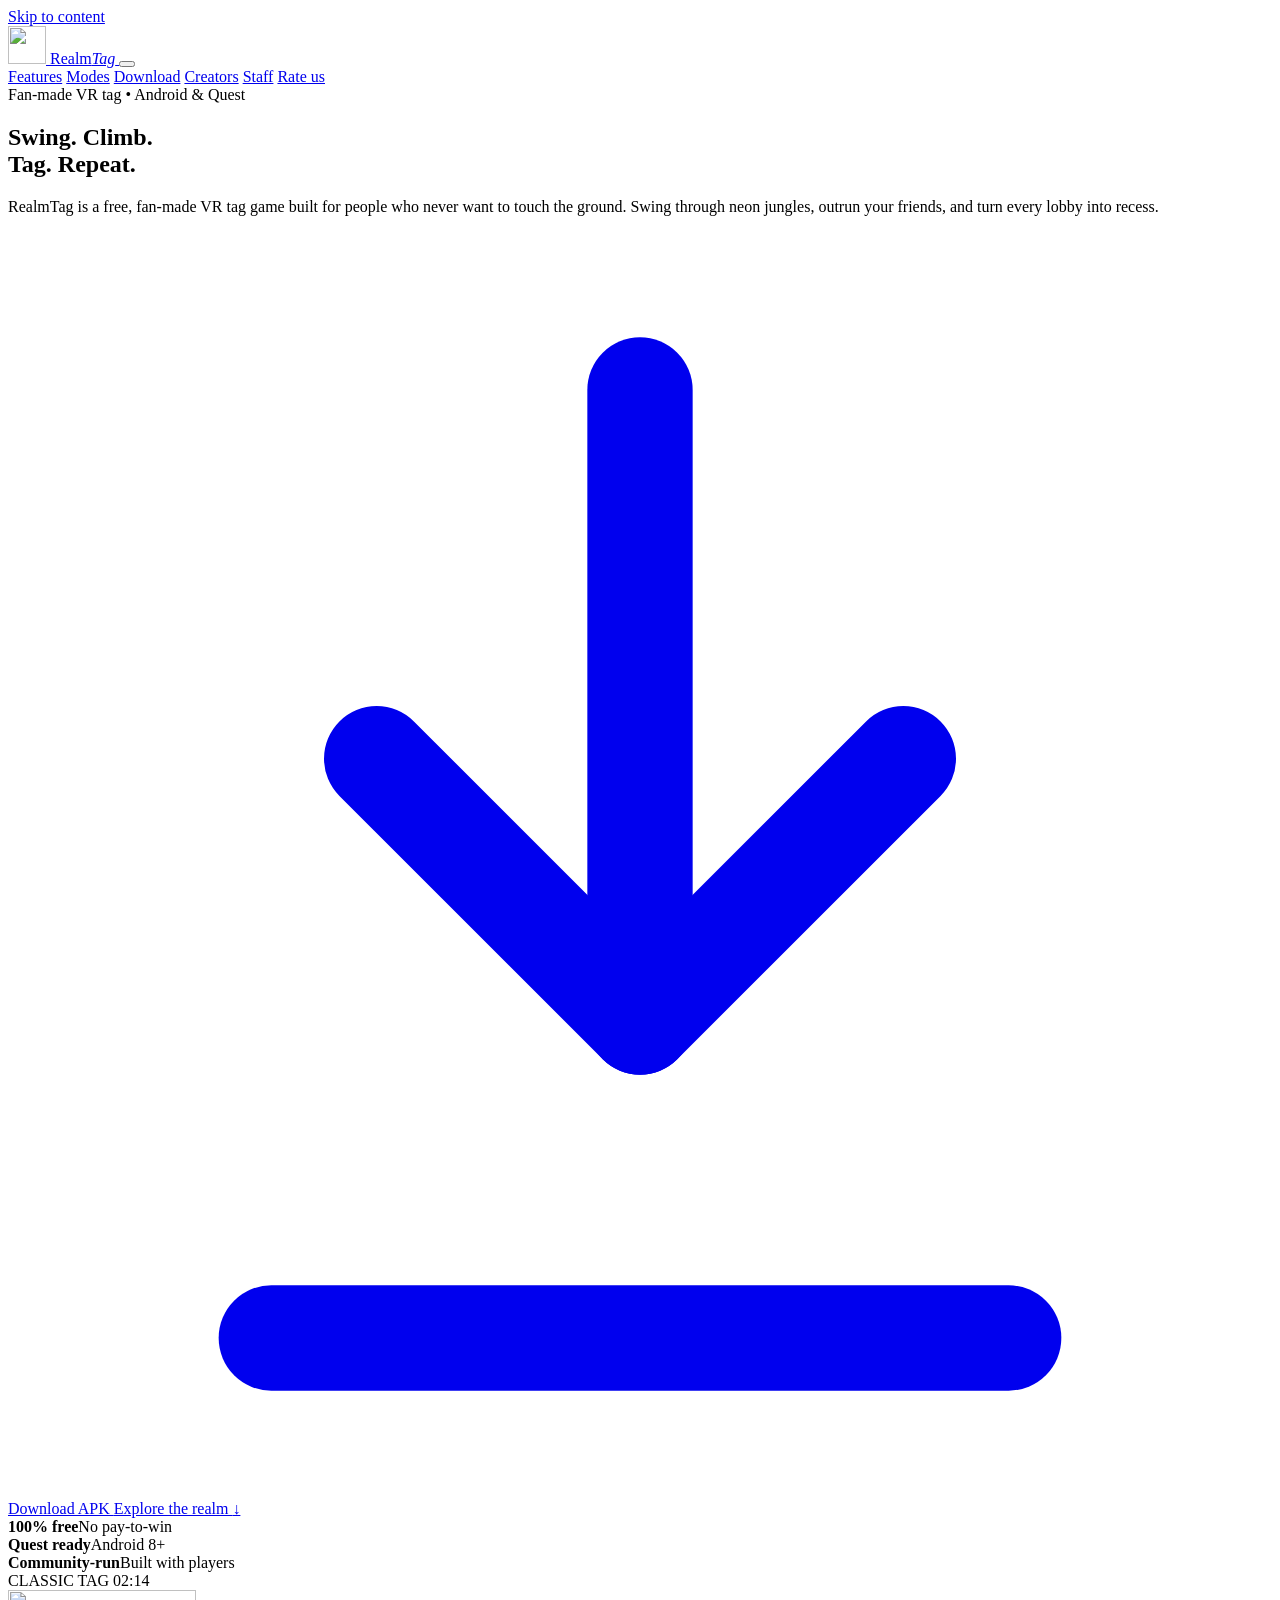
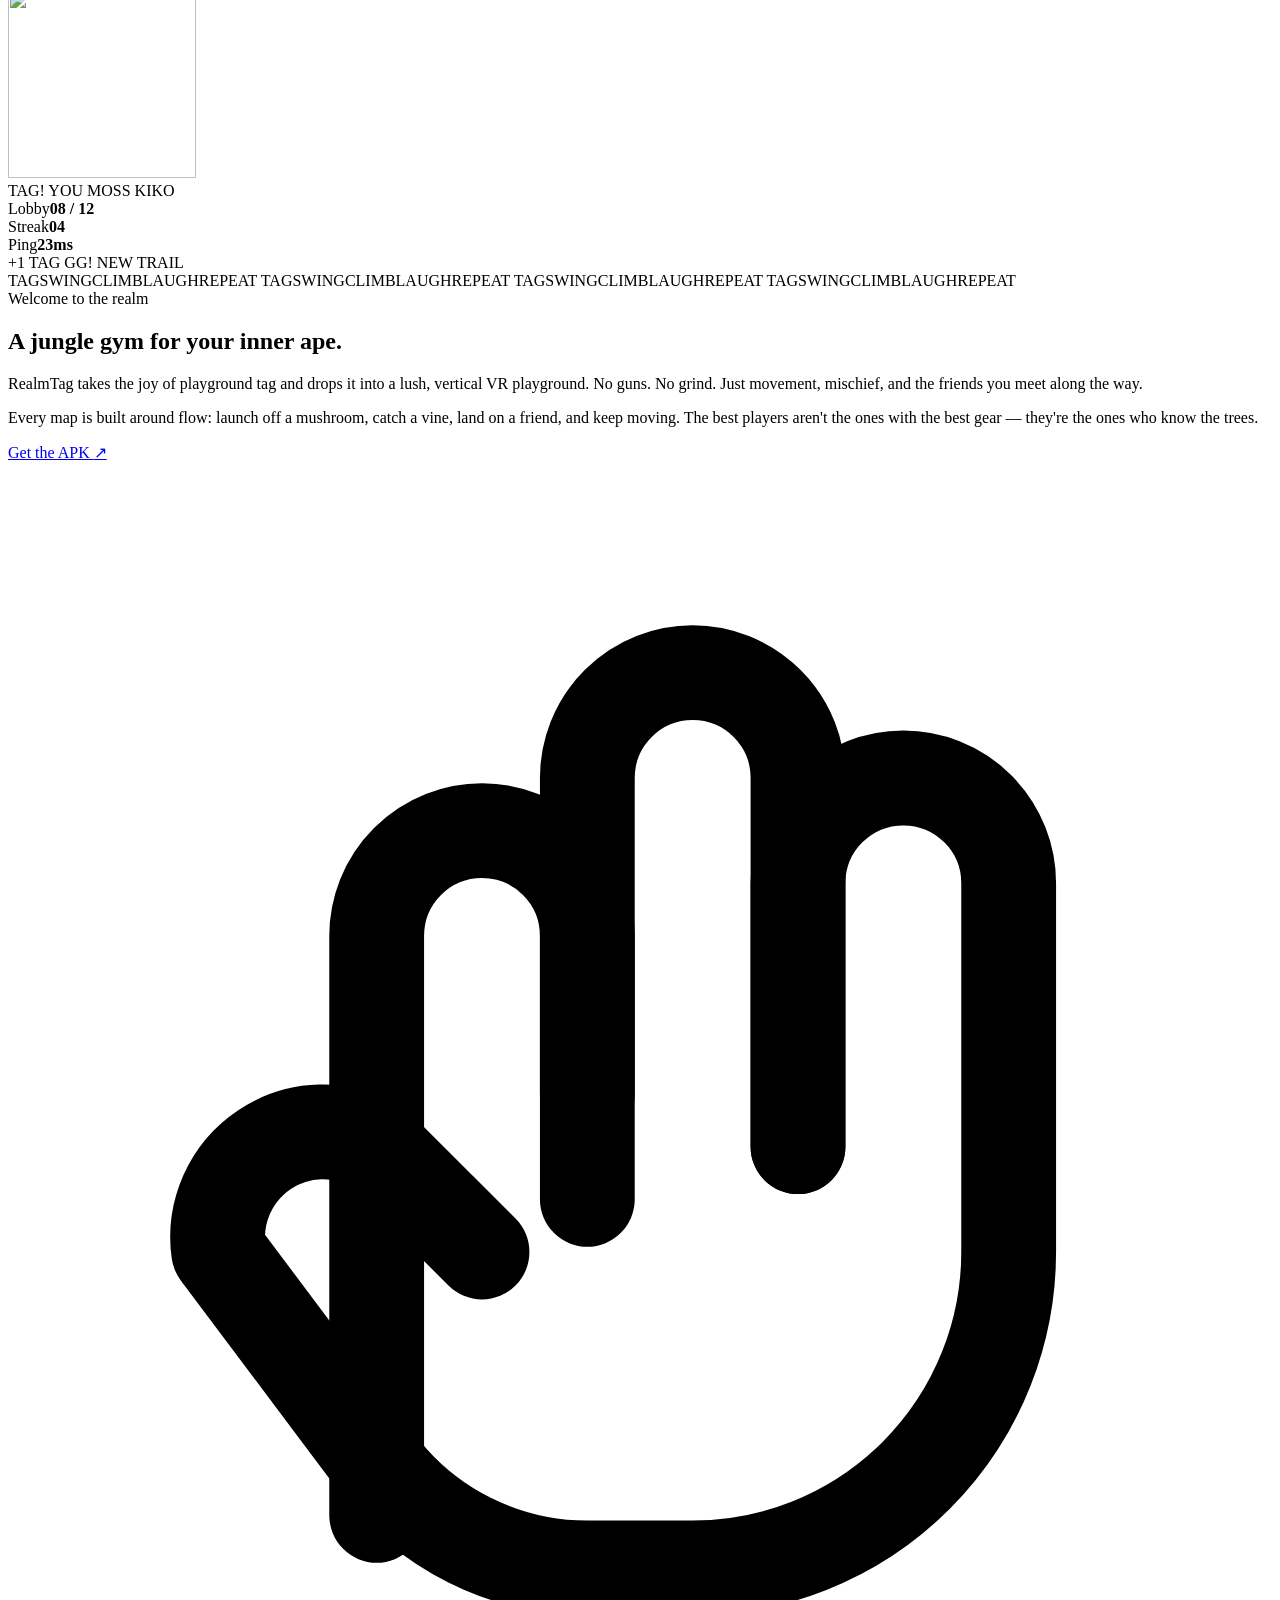
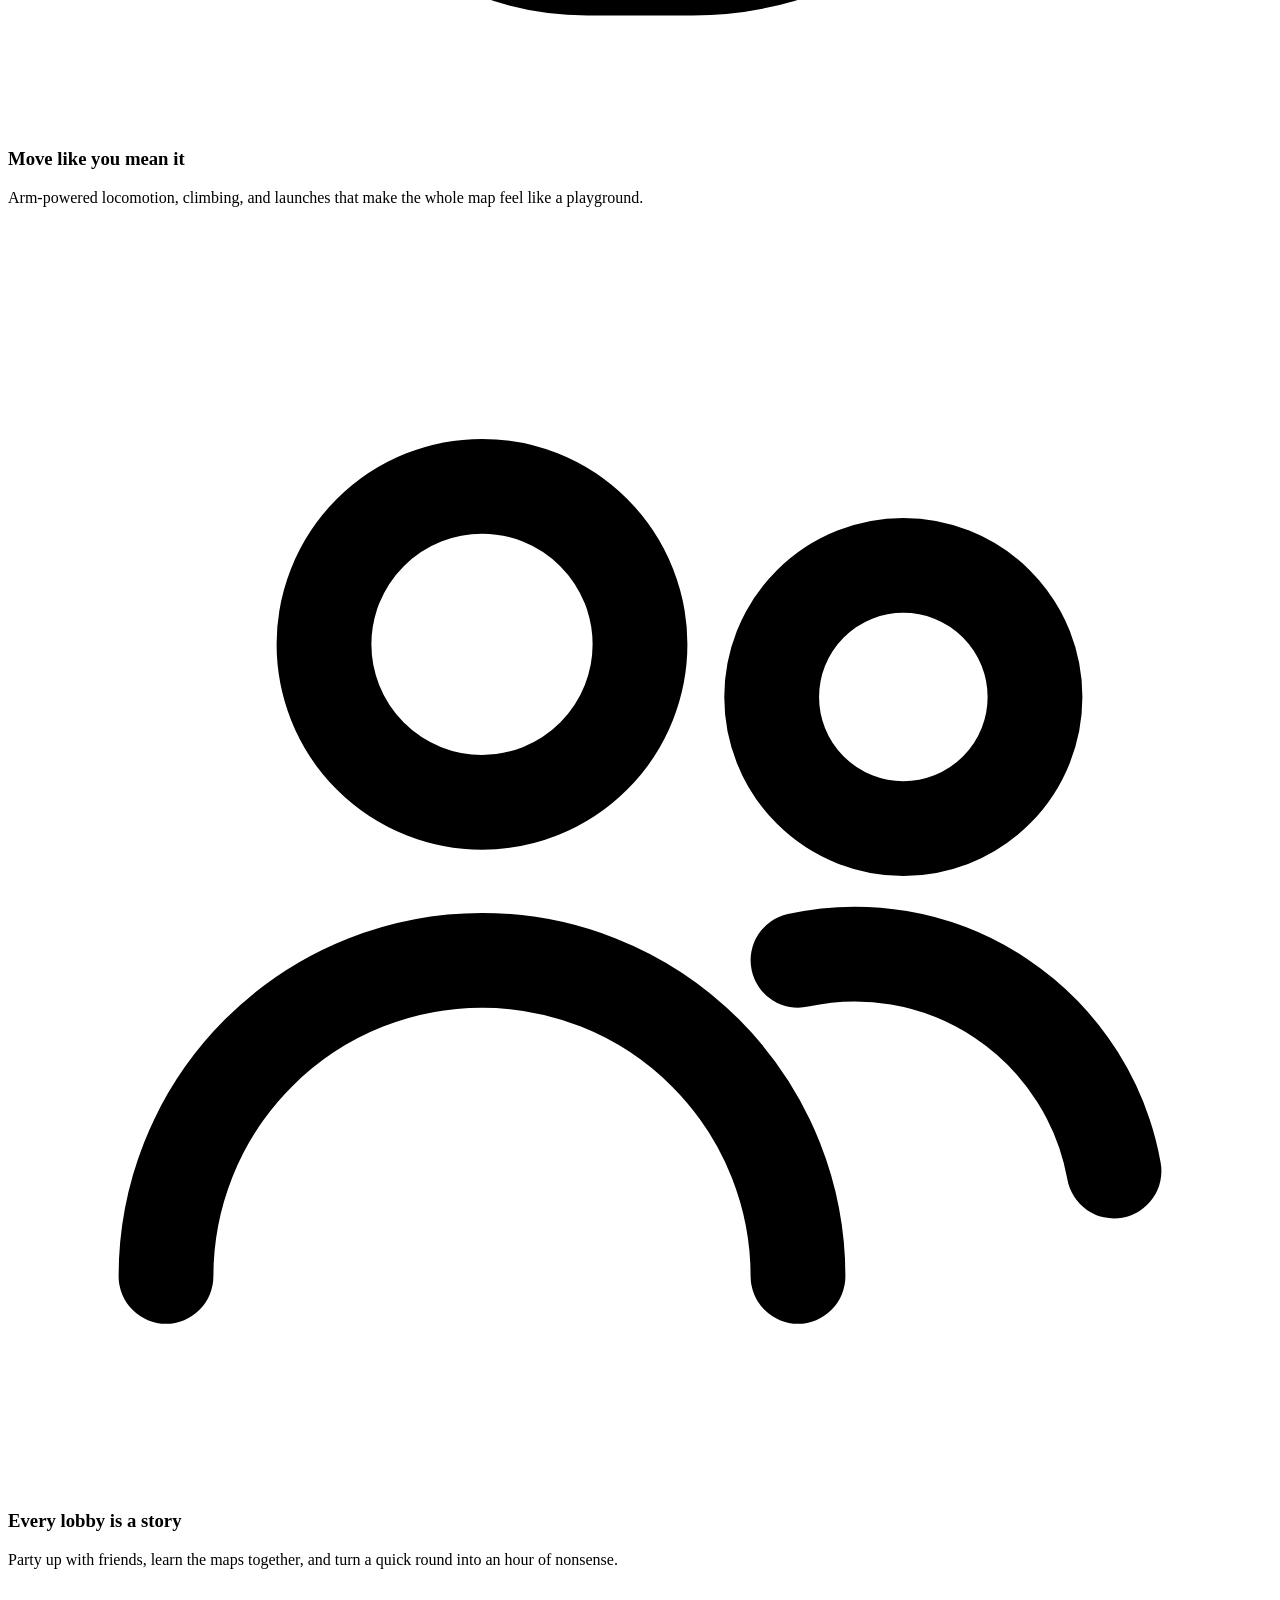
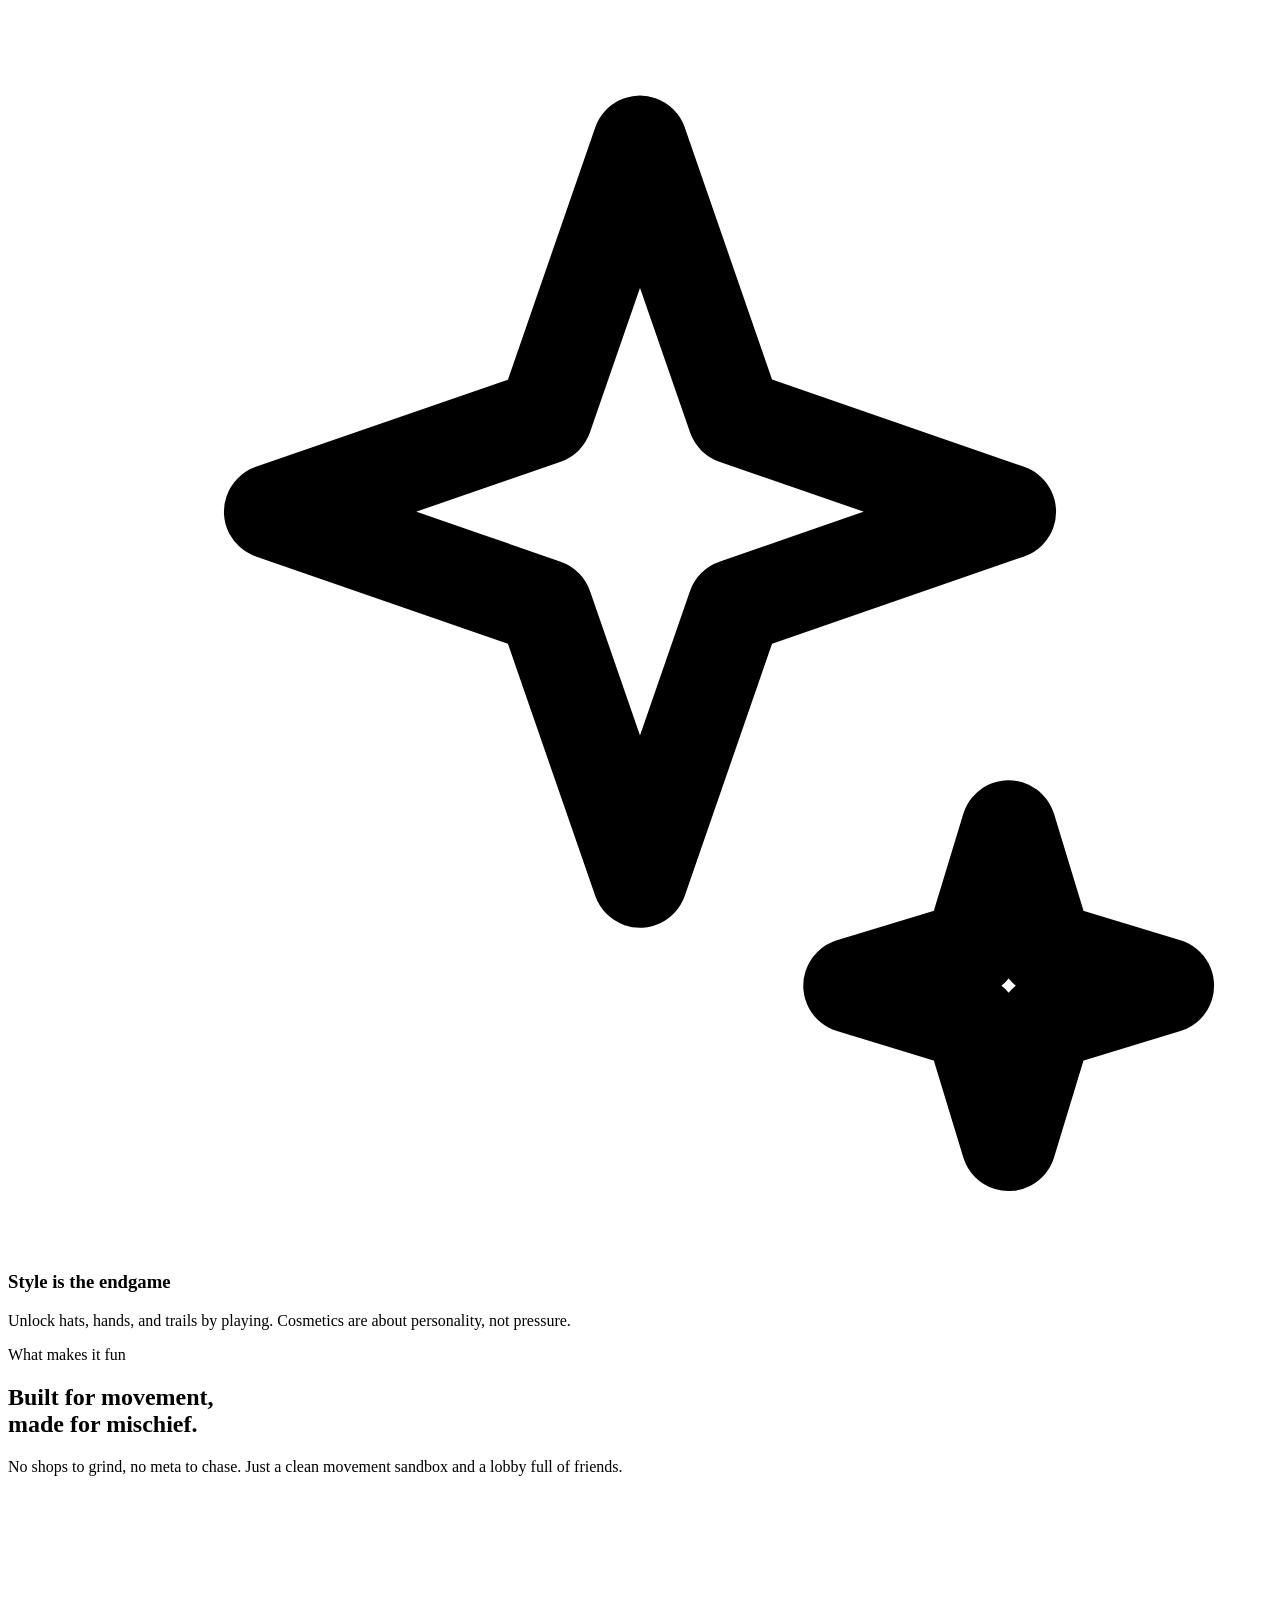
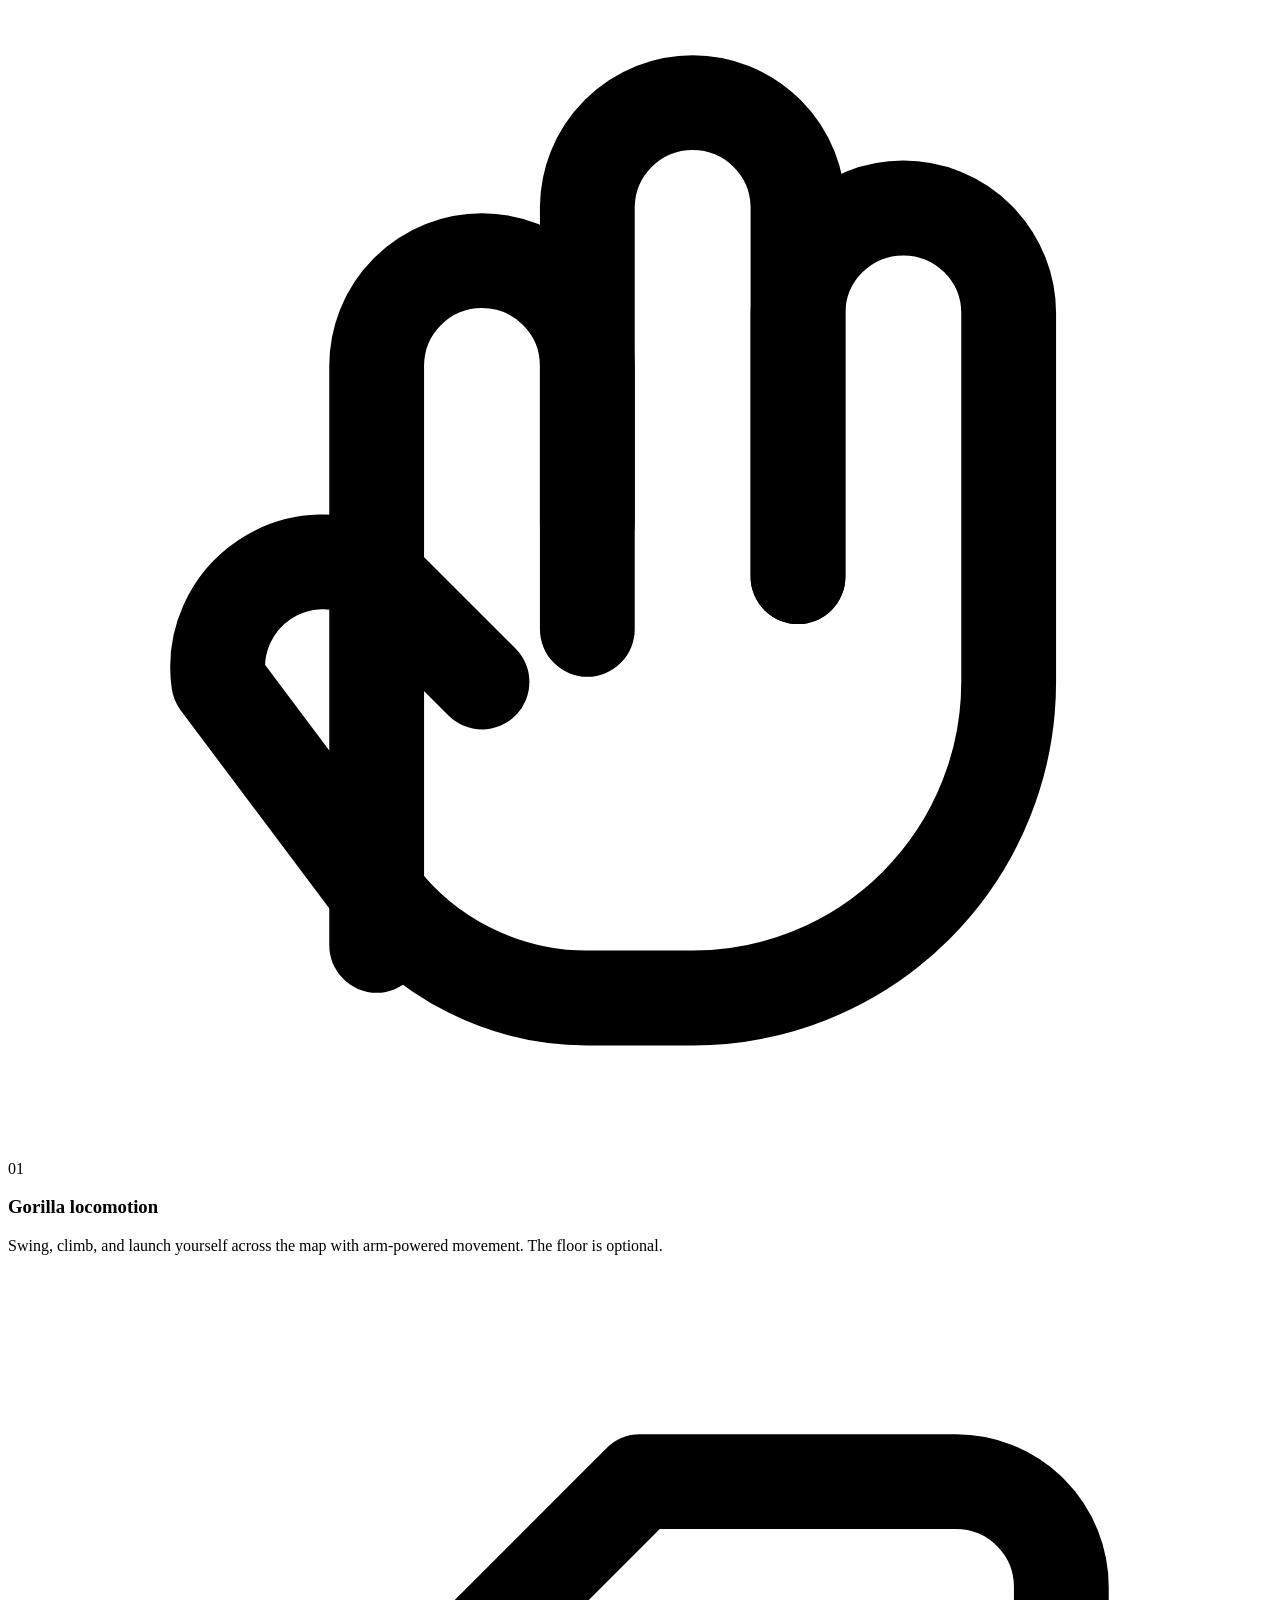
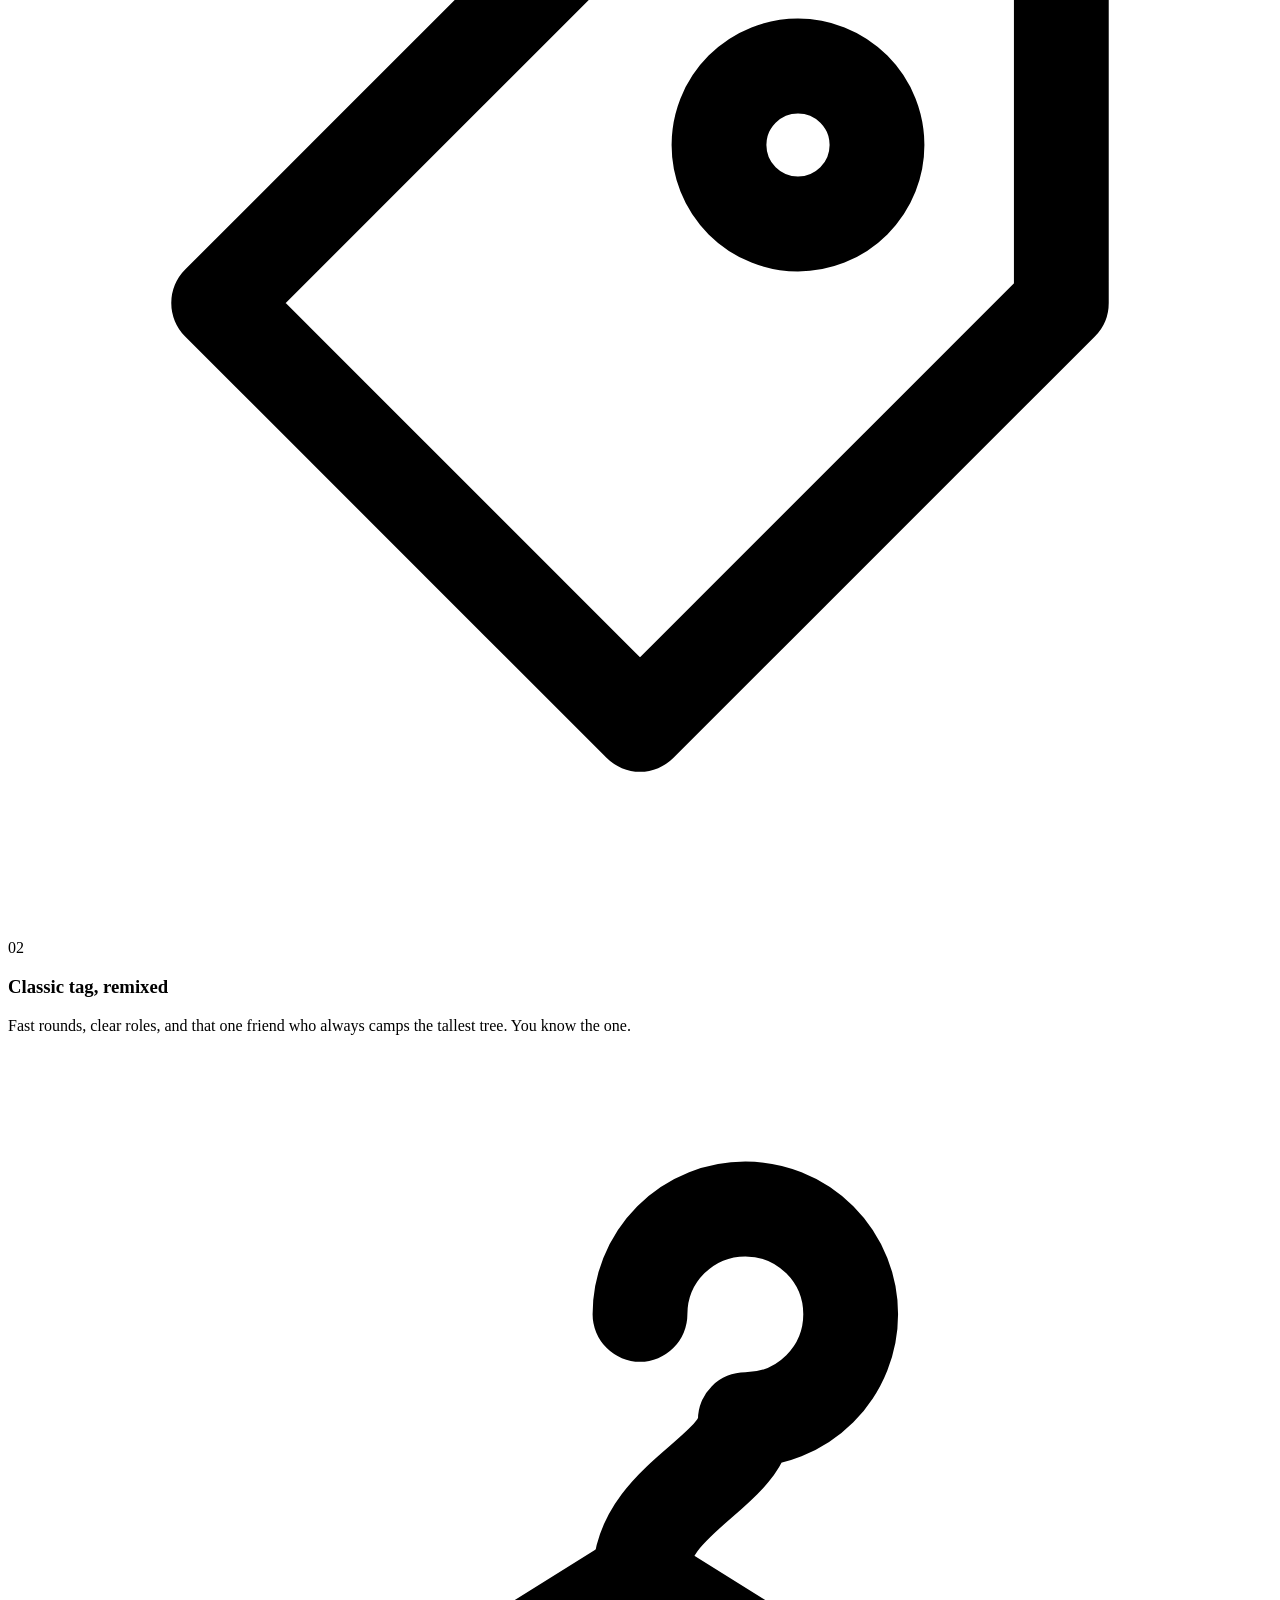
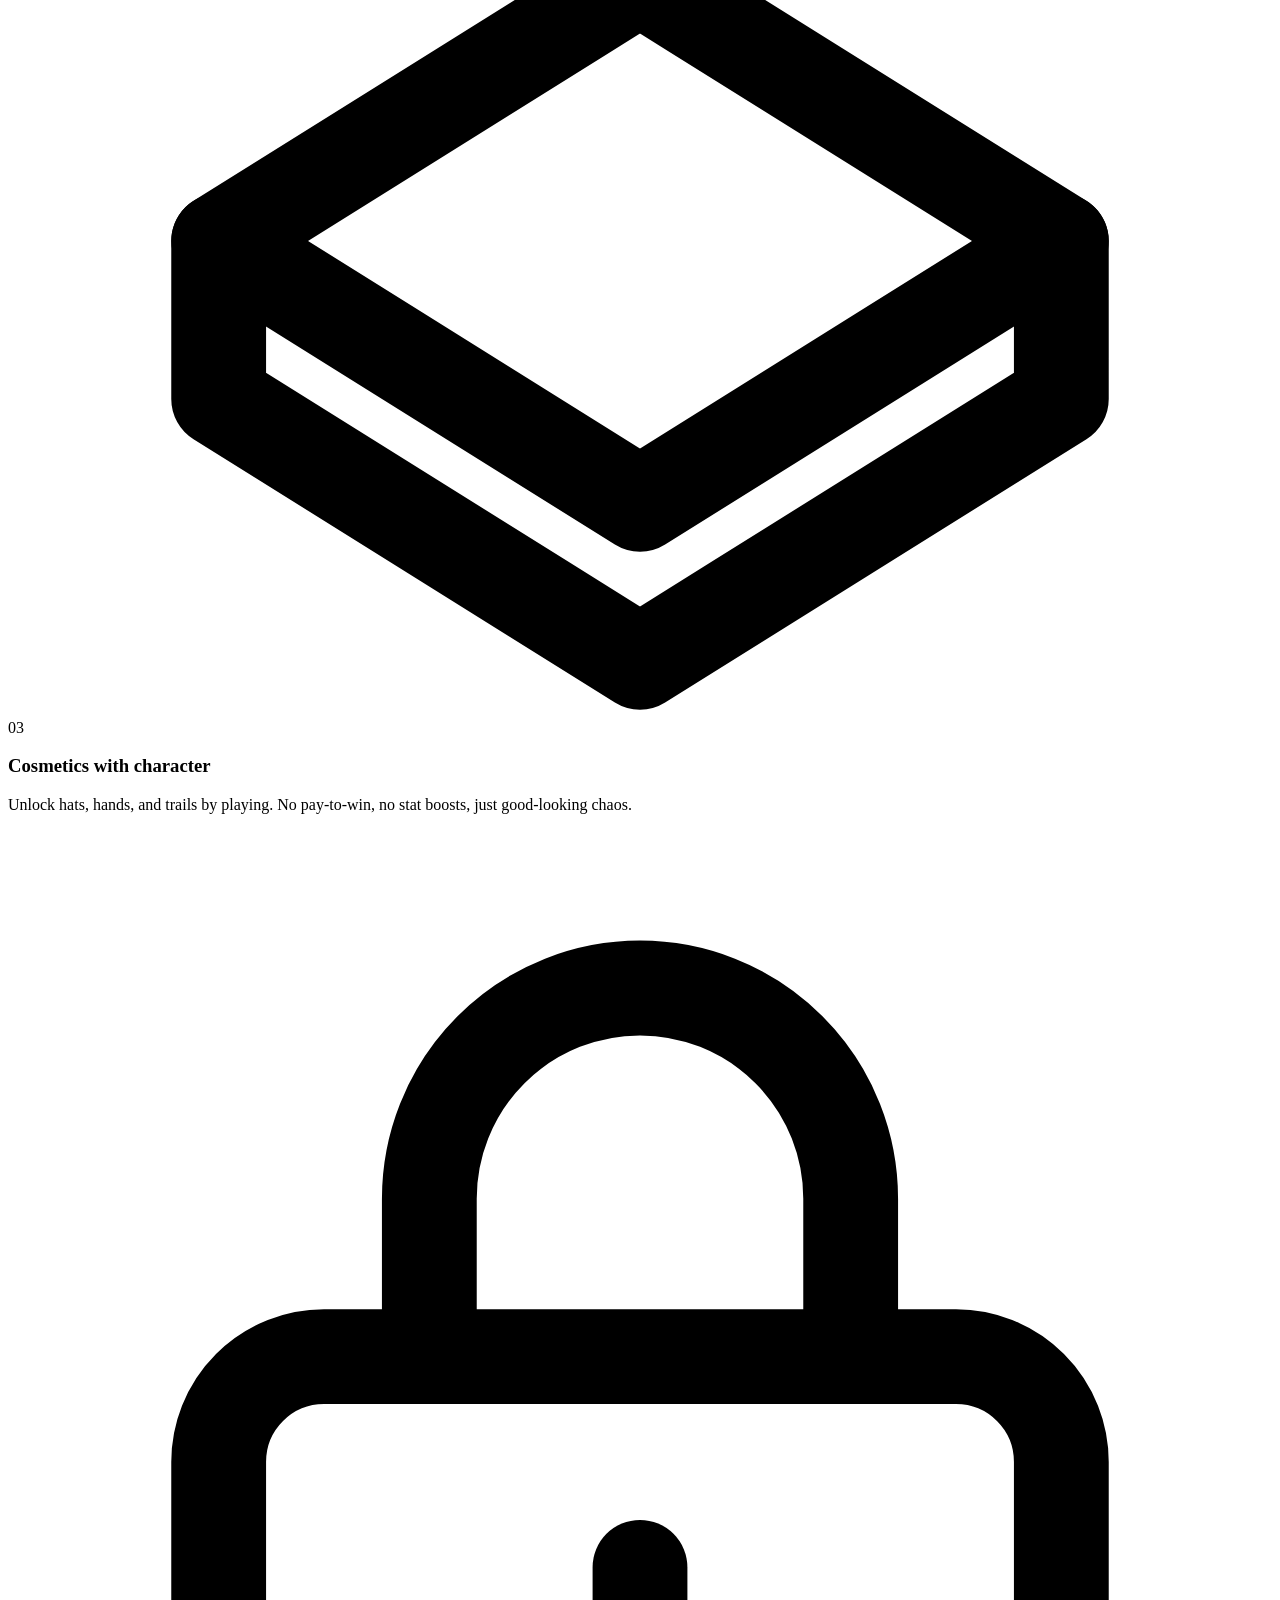
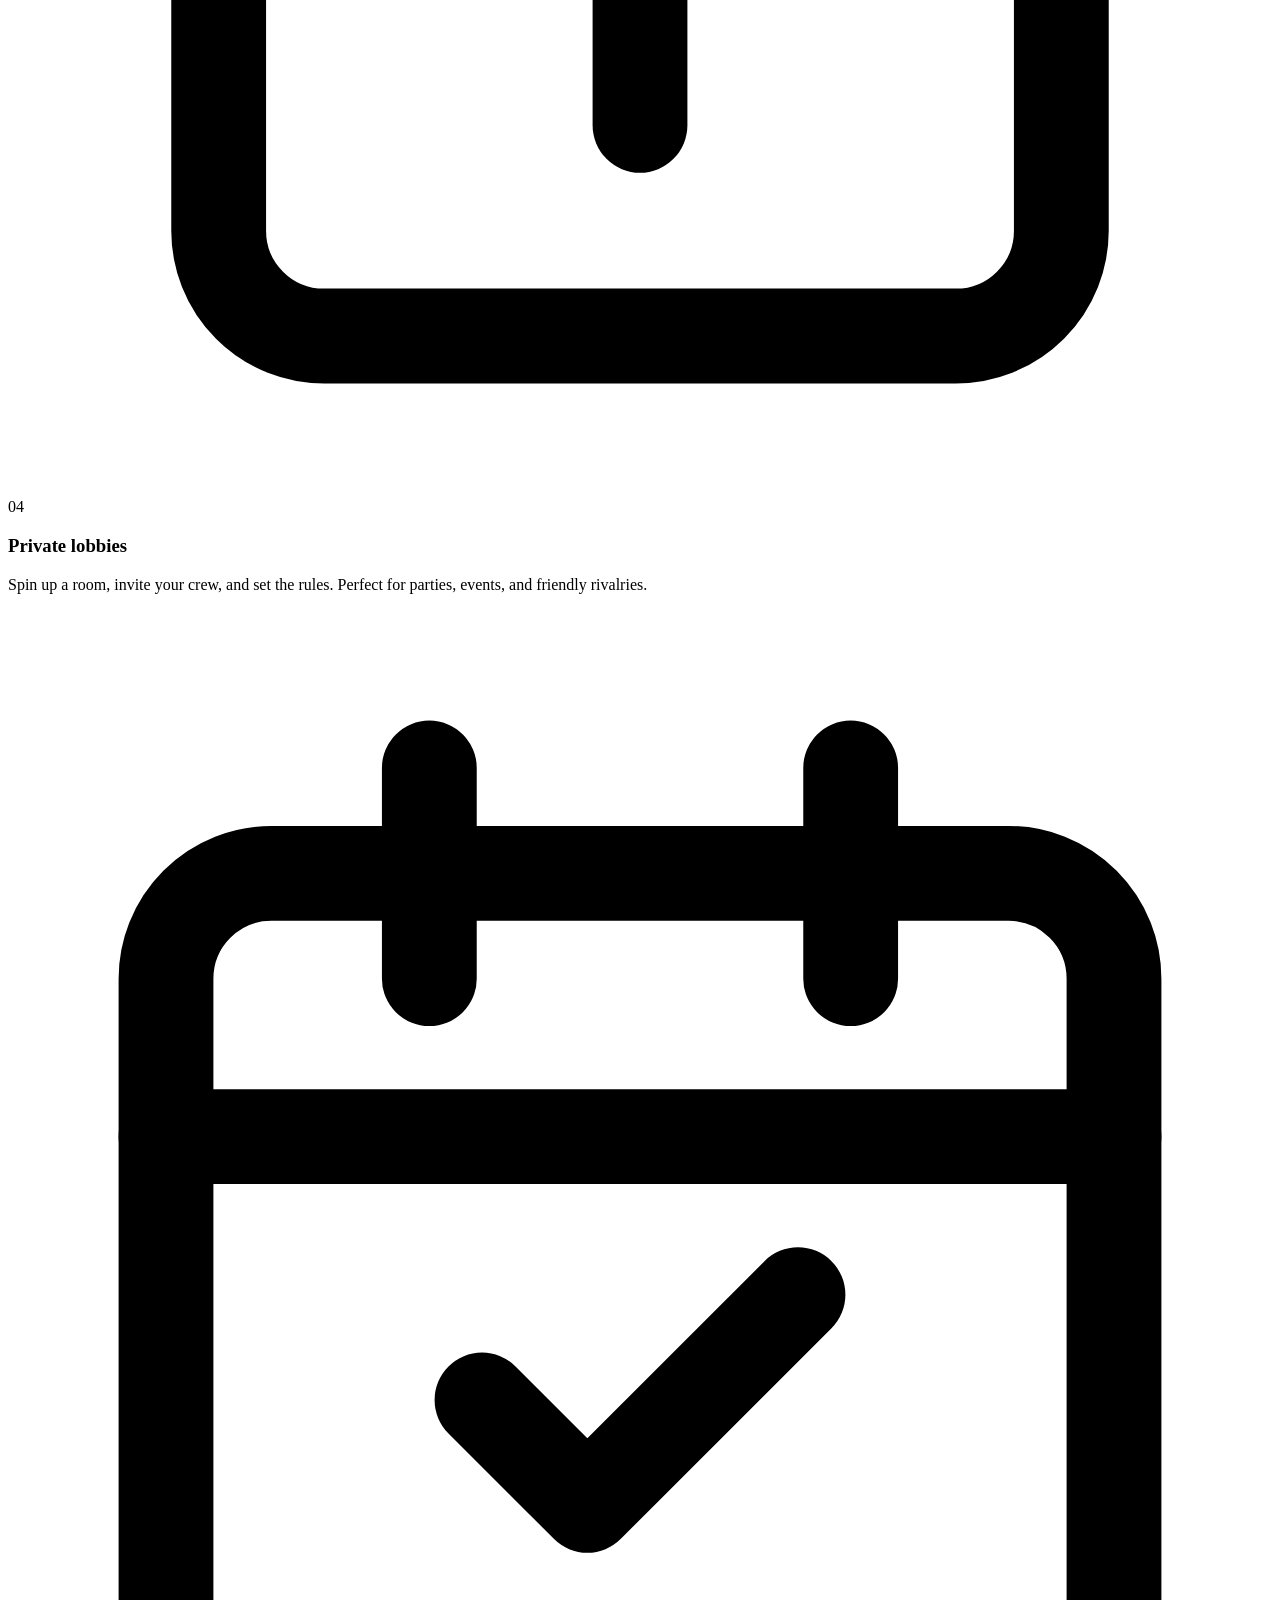
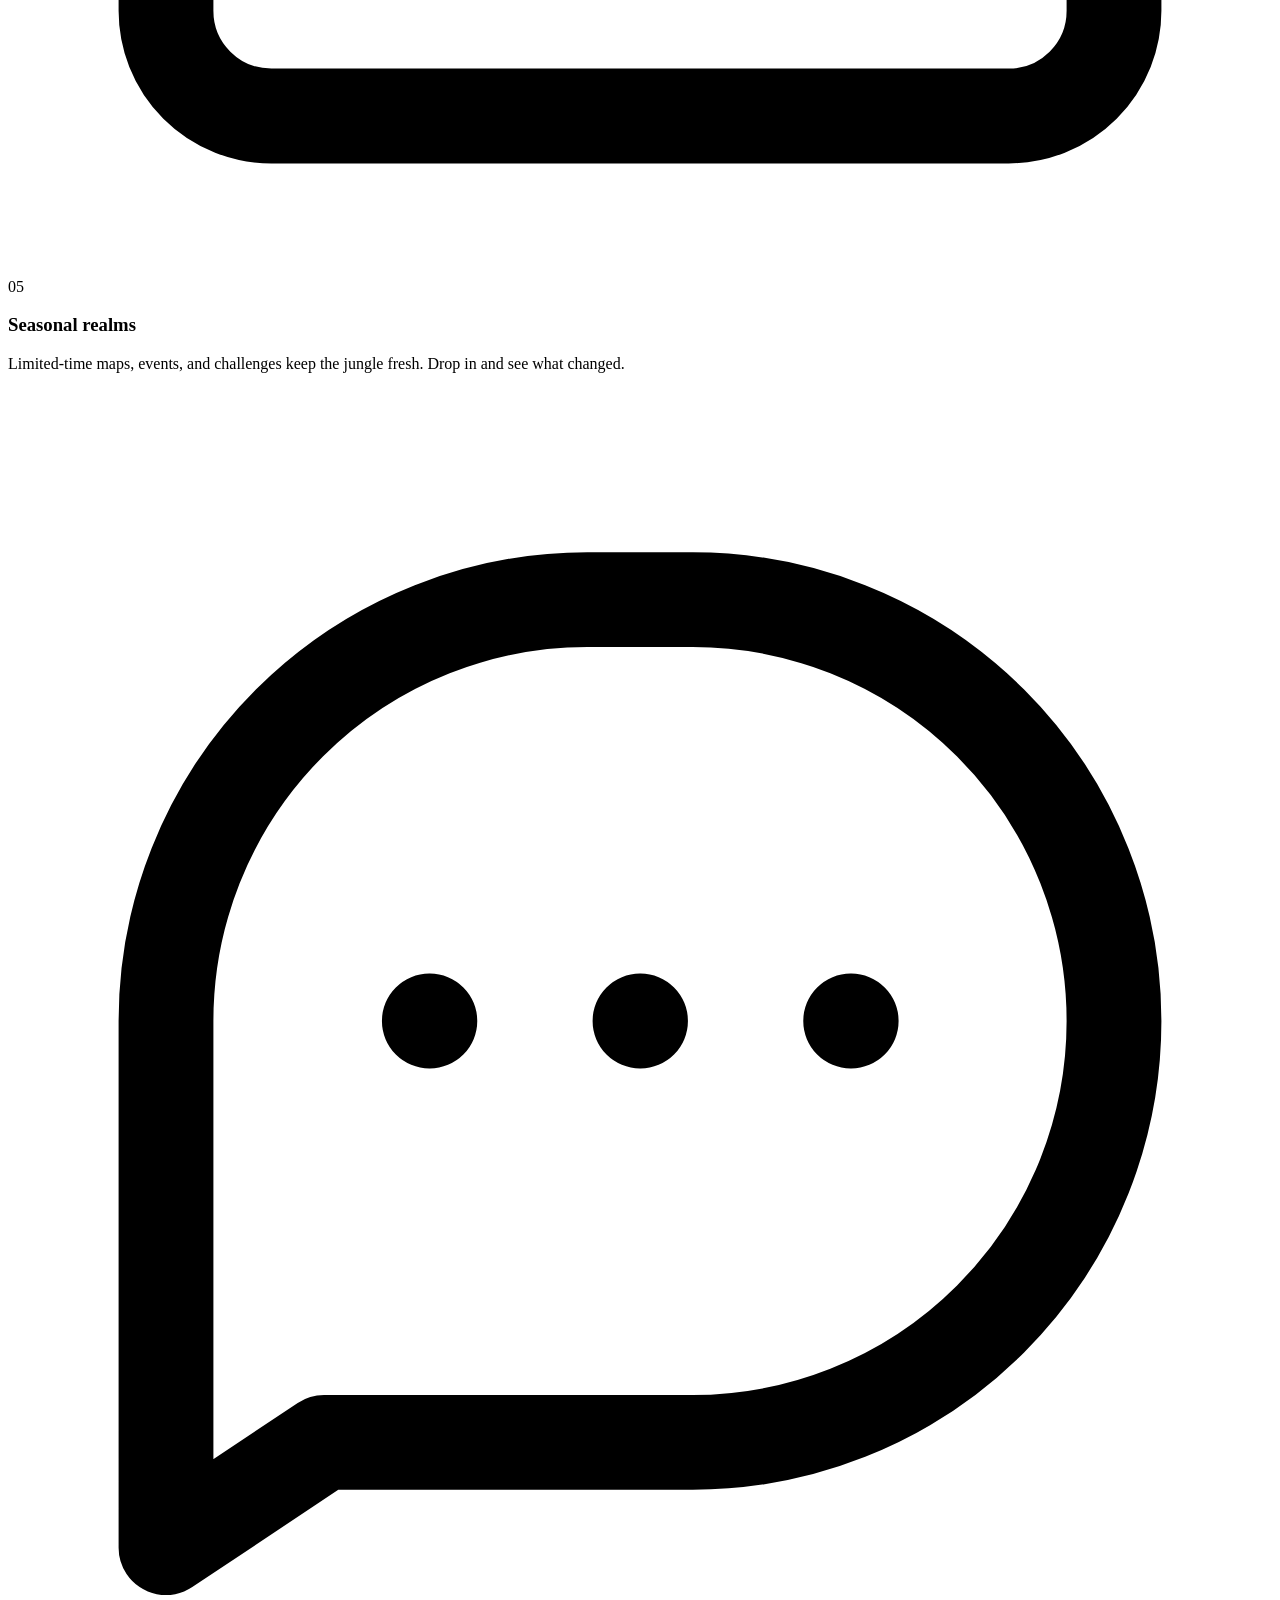
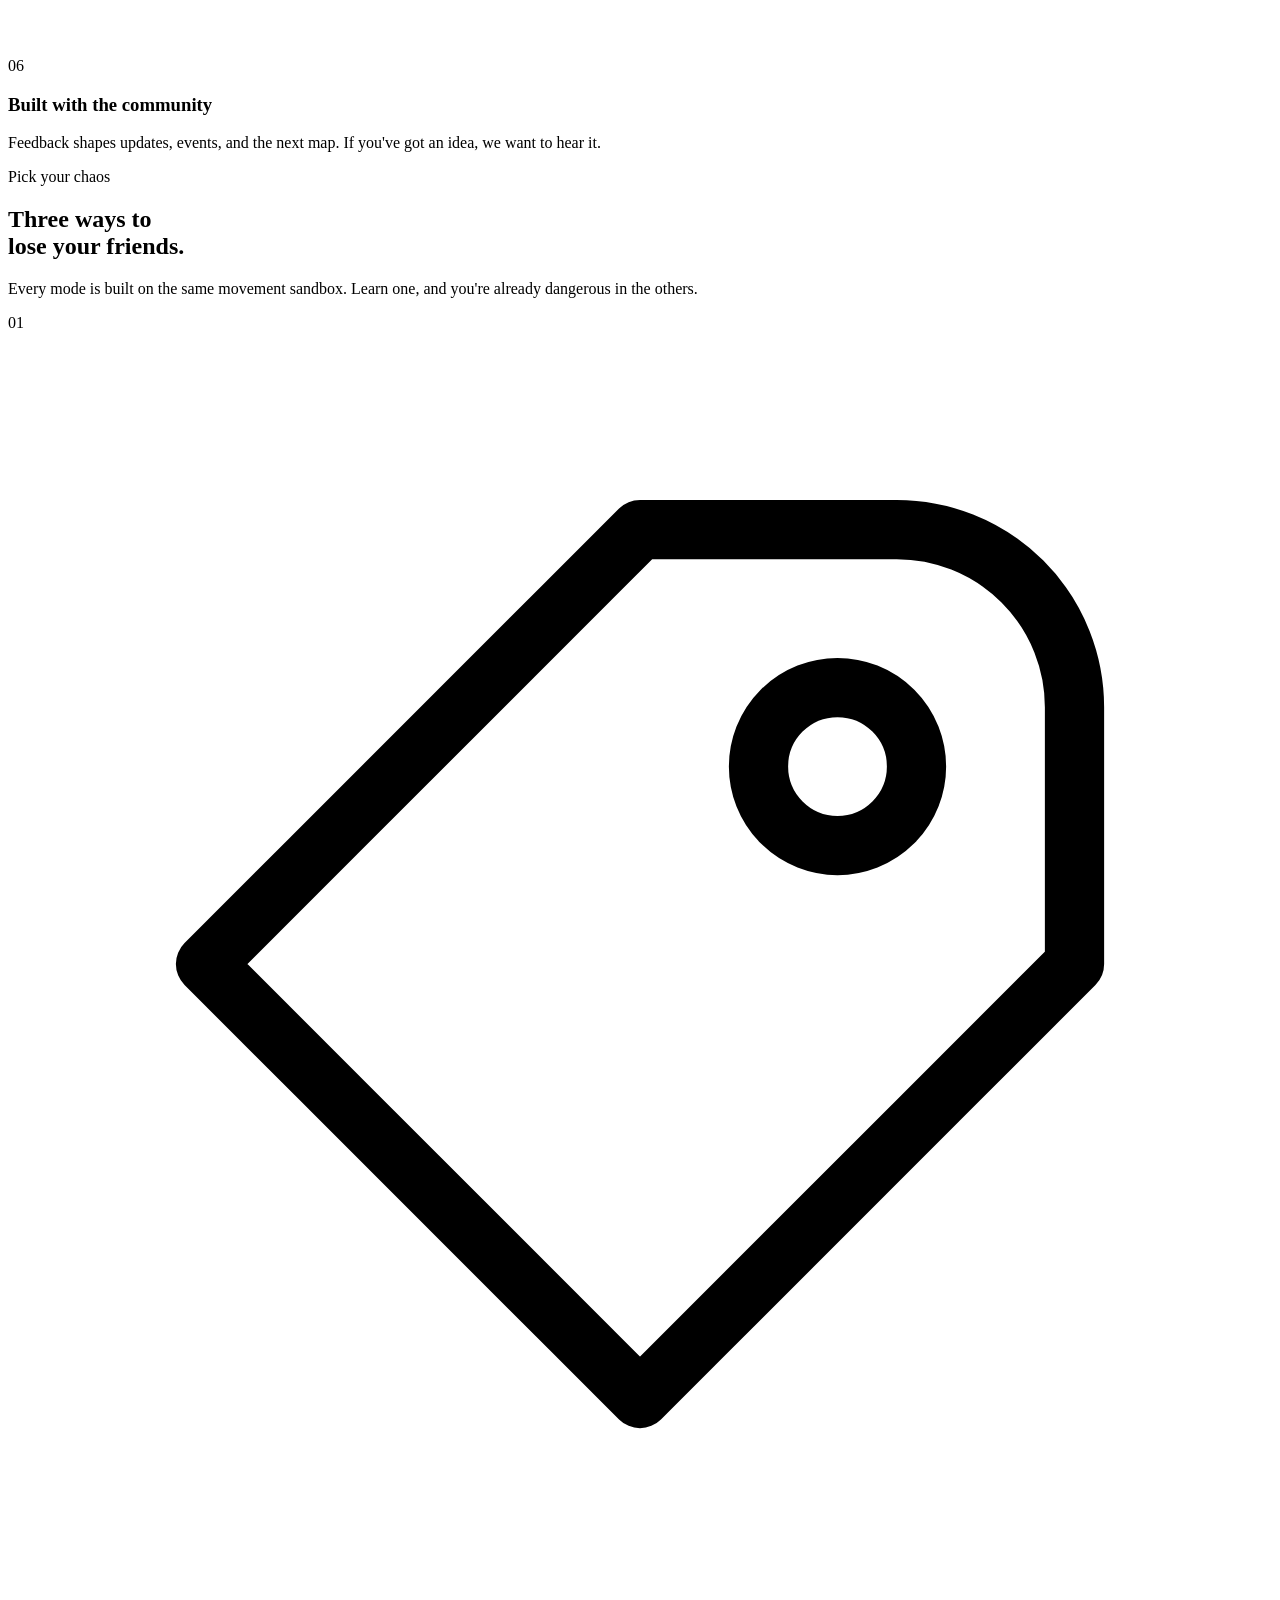
==== index.html @ a0c5e040 "Add files via upload" ====
<!doctype html>
<html lang="en">
<head>
  <meta charset="utf-8">
  <meta name="viewport" content="width=device-width, initial-scale=1">
  <title>RealmTag — Swing. Climb. Tag. Repeat.</title>
  <meta name="description" content="RealmTag is a free, fan-made VR tag game. Swing through neon jungles, outrun your friends, and turn every lobby into recess. Download the Android APK.">
  <meta name="theme-color" content="#08060d">
  <meta property="og:title" content="RealmTag — Swing. Climb. Tag. Repeat.">
  <meta property="og:description" content="A free, fan-made VR tag game built for people who never want to touch the ground.">
  <meta property="og:type" content="website">
  <link rel="icon" href="assets/logo.jpg" type="image/jpeg">
  <link rel="manifest" href="site.webmanifest">
  <link rel="preconnect" href="https://fonts.googleapis.com">
  <link rel="preconnect" href="https://fonts.gstatic.com" crossorigin>
  <link href="https://fonts.googleapis.com/css2?family=DM+Sans:wght@400;500;600;700&family=Space+Grotesk:wght@400;500;600;700&display=swap" rel="stylesheet">
  <link rel="stylesheet" href="assets/css/base.css">
  <link rel="stylesheet" href="assets/css/home.css">
  <link rel="stylesheet" href="assets/css/forms.css">
  <link rel="stylesheet" href="assets/css/responsive.css">
  <script>document.documentElement.classList.add("js");</script>
</head>
<body>
  <a class="skip-link" href="#main">Skip to content</a>

  <header class="site-header">
    <div class="container nav">
      <a class="brand" href="index.html" aria-label="RealmTag home">
        <img src="assets/logo.jpg" width="38" height="38" alt="">
        <span>Realm<em>Tag</em></span>
      </a>

      <button class="menu-toggle" type="button" aria-label="Toggle menu" aria-controls="site-nav" aria-expanded="false">
        <span></span><span></span><span></span>
      </button>

      <nav class="nav-links" id="site-nav" aria-label="Main navigation">
        <a href="index.html#features">Features</a>
        <a href="index.html#modes">Modes</a>
        <a href="download.html">Download</a>
        <a href="creators.html">Creators</a>
        <a href="staff.html">Staff</a>
        <a class="nav-cta" href="index.html#ratings">Rate us</a>
      </nav>
    </div>
  </header>

  <main id="main">
    <section class="hero">
      <div class="container hero-grid">
        <div class="hero-copy">
          <div class="eyebrow"><span class="dot"></span> Fan-made VR tag • Android &amp; Quest</div>
          <h1>Swing. Climb.<br><span class="grad">Tag.</span> Repeat.</h1>
          <p>RealmTag is a free, fan-made VR tag game built for people who never want to touch the ground. Swing through neon jungles, outrun your friends, and turn every lobby into recess.</p>

          <div class="hero-actions">
            <a class="btn btn-primary" data-download-link href="downloads/game.apk">
              <svg viewBox="0 0 24 24" fill="none" stroke="currentColor" stroke-width="2" stroke-linecap="round" stroke-linejoin="round" aria-hidden="true"><path d="M12 3v12"/><path d="m7 10 5 5 5-5"/><path d="M5 21h14"/></svg>
              Download APK
            </a>
            <a class="btn btn-ghost" href="#features">Explore the realm <span aria-hidden="true">↓</span></a>
          </div>

          <div class="hero-meta">
            <div><strong>100% free</strong><span>No pay-to-win</span></div>
            <div><strong>Quest ready</strong><span>Android 8+</span></div>
            <div><strong>Community-run</strong><span>Built with players</span></div>
          </div>
        </div>

        <div class="hero-visual" aria-hidden="true">
          <div class="hero-glow"></div>
          <div class="orbit orbit--1"></div>
          <div class="orbit orbit--2"></div>

          <div class="arena-card">
            <div class="arena-top">
              <span class="live-dot"></span> CLASSIC TAG
              <span class="arena-timer">02:14</span>
            </div>
            <div class="arena-scene">
              <span class="leaf leaf--1"></span>
              <span class="leaf leaf--2"></span>
              <span class="leaf leaf--3"></span>
              <span class="vine vine--1"></span>
              <span class="vine vine--2"></span>
              <div class="arena-gorilla">
                <img src="assets/gorilla.svg" width="188" height="188" alt="">
              </div>
              <span class="tag-badge">TAG!</span>
              <span class="player-pill player-pill--1">YOU</span>
              <span class="player-pill player-pill--2">MOSS</span>
              <span class="player-pill player-pill--3">KIKO</span>
            </div>
            <div class="arena-bottom">
              <div><span>Lobby</span><strong>08 / 12</strong></div>
              <div><span>Streak</span><strong>04</strong></div>
              <div><span>Ping</span><strong>23ms</strong></div>
            </div>
          </div>

          <span class="float-chip float-chip--1">+1 TAG</span>
          <span class="float-chip float-chip--2">GG!</span>
          <span class="float-chip float-chip--3">NEW TRAIL</span>
        </div>
      </div>
    </section>

    <div class="marquee" aria-hidden="true">
      <div class="marquee-track">
        <span>TAG</span><span>SWING</span><span>CLIMB</span><span>LAUGH</span><span>REPEAT</span>
        <span>TAG</span><span>SWING</span><span>CLIMB</span><span>LAUGH</span><span>REPEAT</span>
        <span>TAG</span><span>SWING</span><span>CLIMB</span><span>LAUGH</span><span>REPEAT</span>
        <span>TAG</span><span>SWING</span><span>CLIMB</span><span>LAUGH</span><span>REPEAT</span>
      </div>
    </div>

    <section class="section" id="about">
      <div class="container about-grid">
        <div class="about-copy" data-reveal>
          <span class="kicker">Welcome to the realm</span>
          <h2>A jungle gym for your inner ape.</h2>
          <p>RealmTag takes the joy of playground tag and drops it into a lush, vertical VR playground. No guns. No grind. Just movement, mischief, and the friends you meet along the way.</p>
          <p>Every map is built around flow: launch off a mushroom, catch a vine, land on a friend, and keep moving. The best players aren't the ones with the best gear — they're the ones who know the trees.</p>
          <a class="text-link" href="download.html">Get the APK <span aria-hidden="true">↗</span></a>
        </div>

        <div class="pillars">
          <article class="pillar" data-reveal data-reveal-delay="60">
            <div class="pillar-icon">
              <svg viewBox="0 0 24 24" fill="none" stroke="currentColor" stroke-width="1.8" stroke-linecap="round" stroke-linejoin="round" aria-hidden="true"><path d="M7 20V9a2 2 0 0 1 4 0v5"/><path d="M11 12V6a2 2 0 0 1 4 0v7"/><path d="M15 13V8a2 2 0 0 1 4 0v7a6 6 0 0 1-6 6h-2a5 5 0 0 1-4-2l-3-4a2 2 0 0 1 3-2l2 2"/></svg>
            </div>
            <div>
              <h3>Move like you mean it</h3>
              <p>Arm-powered locomotion, climbing, and launches that make the whole map feel like a playground.</p>
            </div>
          </article>

          <article class="pillar" data-reveal data-reveal-delay="120">
            <div class="pillar-icon">
              <svg viewBox="0 0 24 24" fill="none" stroke="currentColor" stroke-width="1.8" stroke-linecap="round" stroke-linejoin="round" aria-hidden="true"><circle cx="9" cy="8" r="3"/><path d="M3 20a6 6 0 0 1 12 0"/><circle cx="17" cy="9" r="2.5"/><path d="M15 14a5 5 0 0 1 6 4"/></svg>
            </div>
            <div>
              <h3>Every lobby is a story</h3>
              <p>Party up with friends, learn the maps together, and turn a quick round into an hour of nonsense.</p>
            </div>
          </article>

          <article class="pillar" data-reveal data-reveal-delay="180">
            <div class="pillar-icon">
              <svg viewBox="0 0 24 24" fill="none" stroke="currentColor" stroke-width="1.8" stroke-linecap="round" stroke-linejoin="round" aria-hidden="true"><path d="m12 3 1.8 5.2L19 10l-5.2 1.8L12 17l-1.8-5.2L5 10l5.2-1.8L12 3Z"/><path d="m19 16 .7 2.3L22 19l-2.3.7L19 22l-.7-2.3L16 19l2.3-.7L19 16Z"/></svg>
            </div>
            <div>
              <h3>Style is the endgame</h3>
              <p>Unlock hats, hands, and trails by playing. Cosmetics are about personality, not pressure.</p>
            </div>
          </article>
        </div>
      </div>
    </section>

    <section class="section" id="features">
      <div class="container">
        <div class="section-head" data-reveal>
          <div>
            <span class="kicker">What makes it fun</span>
            <h2>Built for movement,<br>made for mischief.</h2>
          </div>
          <p>No shops to grind, no meta to chase. Just a clean movement sandbox and a lobby full of friends.</p>
        </div>

        <div class="feature-grid">
          <article class="feature-card" data-reveal>
            <div class="feature-top">
              <span class="feature-icon">
                <svg viewBox="0 0 24 24" fill="none" stroke="currentColor" stroke-width="1.8" stroke-linecap="round" stroke-linejoin="round" aria-hidden="true"><path d="M7 20V9a2 2 0 0 1 4 0v5"/><path d="M11 12V6a2 2 0 0 1 4 0v7"/><path d="M15 13V8a2 2 0 0 1 4 0v7a6 6 0 0 1-6 6h-2a5 5 0 0 1-4-2l-3-4a2 2 0 0 1 3-2l2 2"/></svg>
              </span>
              <span class="feature-num">01</span>
            </div>
            <h3>Gorilla locomotion</h3>
            <p>Swing, climb, and launch yourself across the map with arm-powered movement. The floor is optional.</p>
          </article>

          <article class="feature-card" data-reveal data-reveal-delay="60">
            <div class="feature-top">
              <span class="feature-icon">
                <svg viewBox="0 0 24 24" fill="none" stroke="currentColor" stroke-width="1.8" stroke-linecap="round" stroke-linejoin="round" aria-hidden="true"><path d="M4 12 12 4h6a2 2 0 0 1 2 2v6l-8 8-8-8Z"/><circle cx="15" cy="9" r="1.5"/></svg>
              </span>
              <span class="feature-num">02</span>
            </div>
            <h3>Classic tag, remixed</h3>
            <p>Fast rounds, clear roles, and that one friend who always camps the tallest tree. You know the one.</p>
          </article>

          <article class="feature-card" data-reveal data-reveal-delay="120">
            <div class="feature-top">
              <span class="feature-icon">
                <svg viewBox="0 0 24 24" fill="none" stroke="currentColor" stroke-width="1.8" stroke-linecap="round" stroke-linejoin="round" aria-hidden="true"><path d="M12 5a2 2 0 1 1 2 2c0 1-2 1.5-2 3"/><path d="m4 15 8-5 8 5-8 5-8-5Z"/><path d="M4 15v3l8 5 8-5v-3"/></svg>
              </span>
              <span class="feature-num">03</span>
            </div>
            <h3>Cosmetics with character</h3>
            <p>Unlock hats, hands, and trails by playing. No pay-to-win, no stat boosts, just good-looking chaos.</p>
          </article>

          <article class="feature-card" data-reveal>
            <div class="feature-top">
              <span class="feature-icon">
                <svg viewBox="0 0 24 24" fill="none" stroke="currentColor" stroke-width="1.8" stroke-linecap="round" stroke-linejoin="round" aria-hidden="true"><rect x="4" y="10" width="16" height="11" rx="2"/><path d="M8 10V7a4 4 0 0 1 8 0v3"/><path d="M12 14v3"/></svg>
              </span>
              <span class="feature-num">04</span>
            </div>
            <h3>Private lobbies</h3>
            <p>Spin up a room, invite your crew, and set the rules. Perfect for parties, events, and friendly rivalries.</p>
          </article>

          <article class="feature-card" data-reveal data-reveal-delay="60">
            <div class="feature-top">
              <span class="feature-icon">
                <svg viewBox="0 0 24 24" fill="none" stroke="currentColor" stroke-width="1.8" stroke-linecap="round" stroke-linejoin="round" aria-hidden="true"><rect x="3" y="5" width="18" height="16" rx="2"/><path d="M8 3v4M16 3v4M3 10h18"/><path d="m9 15 2 2 4-4"/></svg>
              </span>
              <span class="feature-num">05</span>
            </div>
            <h3>Seasonal realms</h3>
            <p>Limited-time maps, events, and challenges keep the jungle fresh. Drop in and see what changed.</p>
          </article>

          <article class="feature-card" data-reveal data-reveal-delay="120">
            <div class="feature-top">
              <span class="feature-icon">
                <svg viewBox="0 0 24 24" fill="none" stroke="currentColor" stroke-width="1.8" stroke-linecap="round" stroke-linejoin="round" aria-hidden="true"><path d="M21 12a8 8 0 0 1-8 8H6l-3 2V12a8 8 0 0 1 8-8h2a8 8 0 0 1 8 8Z"/><path d="M8 12h.01M12 12h.01M16 12h.01"/></svg>
              </span>
              <span class="feature-num">06</span>
            </div>
            <h3>Built with the community</h3>
            <p>Feedback shapes updates, events, and the next map. If you've got an idea, we want to hear it.</p>
          </article>
        </div>
      </div>
    </section>

    <section class="section" id="modes">
      <div class="container">
        <div class="section-head" data-reveal>
          <div>
            <span class="kicker">Pick your chaos</span>
            <h2>Three ways to<br>lose your friends.</h2>
          </div>
          <p>Every mode is built on the same movement sandbox. Learn one, and you're already dangerous in the others.</p>
        </div>

        <div class="mode-grid">
          <article class="mode-card" data-reveal>
            <div class="mode-art">
              <span class="mode-glyph">01</span>
              <svg class="mode-icon" viewBox="0 0 64 64" fill="none" stroke="currentColor" stroke-width="3" stroke-linecap="round" stroke-linejoin="round" aria-hidden="true"><path d="M10 32 32 10h13a9 9 0 0 1 9 9v13L32 54 10 32Z"/><circle cx="42" cy="22" r="4"/></svg>
            </div>
            <div class="mode-body">
              <span class="mode-tag">Signature mode</span>
              <h3>Classic Tag</h3>
              <p>One tagger. Everyone else. Don't be the last one caught. Simple rules, absolute chaos.</p>
              <div class="mode-meta"><span>2–12 players</span><span>5–10 min</span></div>
            </div>
          </article>

          <article class="mode-card accent-amber" data-reveal data-reveal-delay="70">
            <div class="mode-art">
              <span class="mode-glyph">02</span>
              <svg class="mode-icon" viewBox="0 0 64 64" fill="none" stroke="currentColor" stroke-width="3" stroke-linecap="round" stroke-linejoin="round" aria-hidden="true"><circle cx="32" cy="32" r="9"/><path d="M32 6v13M32 45v13M6 32h13M45 32h13M13.5 13.5l9 9M41.5 41.5l9 9M50.5 13.5l-9 9M22.5 41.5l-9 9"/></svg>
            </div>
            <div class="mode-body">
              <span class="mode-tag">Co-op survival</span>
              <h3>Infection</h3>
              <p>A single touch spreads the swarm. Survive together, or join the horde and hunt your friends.</p>
              <div class="mode-meta"><span>4–16 players</span><span>6–12 min</span></div>
            </div>
          </article>

          <article class="mode-card accent-mint" data-reveal data-reveal-delay="140">
            <div class="mode-art">
              <span class="mode-glyph">03</span>
              <svg class="mode-icon" viewBox="0 0 64 64" fill="none" stroke="currentColor" stroke-width="3" stroke-linecap="round" stroke-linejoin="round" aria-hidden="true"><path d="m32 6 18 18-18 34-18-34L32 6Z"/><path d="M14 24h36M32 6v52"/></svg>
            </div>
            <div class="mode-body">
              <span class="mode-tag">Team objective</span>
              <h3>Relic Rush</h3>
              <p>Grab the relics, bank them at the shrine, and keep the other team guessing. Movement meets mind games.</p>
              <div class="mode-meta"><span>4–12 players</span><span>8–15 min</span></div>
            </div>
          </article>
        </div>
      </div>
    </section>

    <section class="section" id="download">
      <div class="container">
        <div class="download-panel" data-reveal>
          <div class="download-main">
            <span class="kicker">Ready to play?</span>
            <h2>Take the leap.</h2>
            <p>Grab the latest APK, sideload it on your headset, and meet us in the trees. No account, no store, no nonsense.</p>

            <div class="download-meta">
              <div><span>Version</span><strong data-version>1.0.0</strong></div>
              <div><span>Platform</span><strong>Quest 2 / 3 / Pro</strong></div>
              <div><span>File size</span><strong data-apk-size>— MB</strong></div>
              <div><span>Updated</span><strong data-updated>November 8, 2026</strong></div>
            </div>

            <div class="hero-actions">
              <a class="btn btn-primary" data-download-link href="downloads/game.apk">
                <svg viewBox="0 0 24 24" fill="none" stroke="currentColor" stroke-width="2" stroke-linecap="round" stroke-linejoin="round" aria-hidden="true"><path d="M12 3v12"/><path d="m7 10 5 5 5-5"/><path d="M5 21h14"/></svg>
                Download RealmTag.apk
              </a>
              <a class="btn btn-ghost" href="download.html#install">Install guide</a>
            </div>
          </div>

          <aside class="download-side">
            <div class="download-badge"><span class="dot"></span> Free download</div>
            <h3>Before you sideload</h3>
            <ul class="check-list">
              <li>Android-based VR headset</li>
              <li>Unknown Sources enabled</li>
              <li>Room for one more obsession</li>
            </ul>
            <p class="fine-print">RealmTag is an independent fan project and is not affiliated with Another Axiom or Gorilla Tag. Only install APKs from sources you trust.</p>
          </aside>
        </div>
      </div>
    </section>

    <section class="section" id="ratings">
      <div class="container rating-layout">
        <div class="rating-copy" data-reveal>
          <span class="kicker">Player feedback</span>
          <h2>How's your time in the realm?</h2>
          <p>Ratings go straight to our team through Discord. Tell us what slaps, what needs work, and what map we should build next.</p>

          <div class="rating-facts">
            <div class="rating-fact">
              <span class="rating-fact-icon">
                <svg viewBox="0 0 24 24" fill="none" stroke="currentColor" stroke-width="1.8" stroke-linecap="round" stroke-linejoin="round" aria-hidden="true"><path d="m12 3 2.7 5.5 6.1.9-4.4 4.3 1 6.1L12 16.9 6.6 19.8l1-6.1-4.4-4.3 6.1-.9L12 3Z"/></svg>
              </span>
              <div><strong>No account needed</strong><span>Just pick a rating and leave a note.</span></div>
            </div>
            <div class="rating-fact">
              <span class="rating-fact-icon">
                <svg viewBox="0 0 24 24" fill="none" stroke="currentColor" stroke-width="1.8" stroke-linecap="round" stroke-linejoin="round" aria-hidden="true"><path d="M12 3 4 6v5c0 5 3.4 8.7 8 10 4.6-1.3 8-5 8-10V6l-8-3Z"/><path d="m9 12 2 2 4-4"/></svg>
              </span>
              <div><strong>Private by default</strong><span>We don't publish your gamertag or review.</span></div>
            </div>
            <div class="rating-fact">
              <span class="rating-fact-icon">
                <svg viewBox="0 0 24 24" fill="none" stroke="currentColor" stroke-width="1.8" stroke-linecap="round" stroke-linejoin="round" aria-hidden="true"><path d="M21 12a8 8 0 0 1-8 8H6l-3 2V12a8 8 0 0 1 8-8h2a8 8 0 0 1 8 8Z"/><path d="M8 12h.01M12 12h.01M16 12h.01"/></svg>
              </span>
              <div><strong>Read by humans</strong><span>Feedback goes to the team, not a black hole.</span></div>
            </div>
          </div>
        </div>

        <div class="rating-card" data-reveal data-reveal-delay="80">
          <form data-webhook-form data-form-type="rating" novalidate>
            <div class="field">
              <label for="rating-name">Gamertag <span class="optional">(optional)</span></label>
              <input id="rating-name" name="name" type="text" maxlength="60" placeholder="Who's playing?" autocomplete="nickname">
            </div>

            <div class="field">
              <span class="label" id="rating-label">Your rating <span class="required">*</span></span>
              <div class="stars" data-rating role="radiogroup" aria-labelledby="rating-label" aria-required="true">
                <button type="button" class="star-btn" role="radio" aria-checked="false" aria-label="1 star" data-value="1"><svg viewBox="0 0 24 24" aria-hidden="true"><path d="m12 2.5 2.9 5.9 6.5.9-4.7 4.6 1.1 6.5-5.8-3-5.8 3 1.1-6.5-4.7-4.6 6.5-.9L12 2.5Z"/></svg></button>
                <button type="button" class="star-btn" role="radio" aria-checked="false" aria-label="2 stars" data-value="2"><svg viewBox="0 0 24 24" aria-hidden="true"><path d="m12 2.5 2.9 5.9 6.5.9-4.7 4.6 1.1 6.5-5.8-3-5.8 3 1.1-6.5-4.7-4.6 6.5-.9L12 2.5Z"/></svg></button>
                <button type="button" class="star-btn" role="radio" aria-checked="false" aria-label="3 stars" data-value="3"><svg viewBox="0 0 24 24" aria-hidden="true"><path d="m12 2.5 2.9 5.9 6.5.9-4.7 4.6 1.1 6.5-5.8-3-5.8 3 1.1-6.5-4.7-4.6 6.5-.9L12 2.5Z"/></svg></button>
                <button type="button" class="star-btn" role="radio" aria-checked="false" aria-label="4 stars" data-value="4"><svg viewBox="0 0 24 24" aria-hidden="true"><path d="m12 2.5 2.9 5.9 6.5.9-4.7 4.6 1.1 6.5-5.8-3-5.8 3 1.1-6.5-4.7-4.6 6.5-.9L12 2.5Z"/></svg></button>
                <button type="button" class="star-btn" role="radio" aria-checked="false" aria-label="5 stars" data-value="5"><svg viewBox="0 0 24 24" aria-hidden="true"><path d="m12 2.5 2.9 5.9 6.5.9-4.7 4.6 1.1 6.5-5.8-3-5.8 3 1.1-6.5-4.7-4.6 6.5-.9L12 2.5Z"/></svg></button>
              </div>
              <input type="hidden" name="rating" id="rating-value" value="">
              <div class="rating-labels"><span>Needs work</span><span data-rating-label>Tap a star to rate</span><span>Absolute cinema</span></div>
            </div>

            <div class="field">
              <label for="rating-mode">Favorite mode</label>
              <select id="rating-mode" name="mode">
                <option value="">Pick one</option>
                <option>Classic Tag</option>
                <option>Infection</option>
                <option>Relic Rush</option>
                <option>All of them</option>
                <option>Haven't played yet</option>
              </select>
            </div>

            <div class="field">
              <label for="rating-review">What stood out?</label>
              <textarea id="rating-review" name="review" maxlength="600" placeholder="Best moment, biggest bug, or a map idea..."></textarea>
              <span class="hint">Keep it kind and constructive. Max 600 characters.</span>
            </div>

            <label class="check">
              <input type="checkbox" name="share" value="yes">
              <span>You can share my feedback anonymously in the community.</span>
            </label>

            <div class="hp" aria-hidden="true">
              <label for="rating-website">Website</label>
              <input id="rating-website" name="website" type="text" tabindex="-1" autocomplete="off">
            </div>

            <button class="btn btn-primary btn-full" type="submit">Send rating</button>
            <p class="form-note">Submissions are sent through a Discord webhook. See our <a href="privacy.html">Privacy Policy</a>.</p>
            <div class="form-status" role="status" aria-live="polite"></div>
          </form>
        </div>
      </div>
    </section>

    <section class="section" aria-labelledby="join-heading">
      <div class="container">
        <div class="section-head" data-reveal>
          <div>
            <span class="kicker">Get involved</span>
            <h2 id="join-heading">The realm is<br>better with you.</h2>
          </div>
          <p>Whether you make clips, keep lobbies friendly, or just have strong opinions about map flow, there's a place for you.</p>
        </div>

        <div class="cta-grid">
          <article class="cta-card cta-card--creator" data-reveal>
            <span class="kicker">Content creators</span>
            <h3>Make the realm louder.</h3>
            <p>Early builds, creator lobbies, and a spotlight for the videos that make people laugh. If you create, we want to help.</p>
            <a class="btn btn-ghost" href="creators.html">Apply to the creator program <span aria-hidden="true">↗</span></a>
          </article>

          <article class="cta-card cta-card--staff" data-reveal data-reveal-delay="80">
            <span class="kicker">Join the team</span>
            <h3>Help us run the jungle.</h3>
            <p>We're looking for moderators, builders, testers, and people who care about good lobbies. No cape required.</p>
            <a class="btn btn-ghost" href="staff.html">View staff roles <span aria-hidden="true">↗</span></a>
          </article>
        </div>
      </div>
    </section>

    <section class="section" id="faq">
      <div class="container faq-layout">
        <div data-reveal>
          <span class="kicker">Good to know</span>
          <h2>Questions,<br>answered.</h2>
          <p class="faq-intro">Still curious? Join the community Discord or send us a message. We're real people, we promise.</p>
        </div>

        <div class="faq-list" data-reveal data-reveal-delay="80">
          <details>
            <summary>Is RealmTag free?</summary>
            <p>Yes. RealmTag is free to download and play. There are no paid stat boosts or pay-to-win items. Cosmetics are unlocked by playing.</p>
          </details>
          <details>
            <summary>Is this Gorilla Tag?</summary>
            <p>No. RealmTag is an independent, fan-made VR game inspired by the social tag genre. It is not affiliated with, endorsed by, or sponsored by Another Axiom or Gorilla Tag.</p>
          </details>
          <details>
            <summary>What do I need to play?</summary>
            <p>An Android-based VR headset such as Meta Quest 2, Quest 3, or Quest Pro. You'll need to enable Unknown Sources and sideload the APK. A PC is helpful for installing, but not required once the game is on your headset.</p>
          </details>
          <details>
            <summary>How do I install the APK?</summary>
            <p>Download the APK, enable Unknown Sources on your headset, then install it with SideQuest, adb, or a file manager. Our <a href="download.html#install">install guide</a> walks through each step.</p>
          </details>
          <details>
            <summary>Can I play with friends?</summary>
            <p>Yes. Private lobbies let you spin up a room and invite your crew. Public lobbies are the quickest way to meet new players.</p>
          </details>
          <details>
            <summary>How do I report a bug or a player?</summary>
            <p>Use the community Discord or email us at <a data-contact-email href="mailto:support@realm-tag.example">support@realm-tag.example</a>. Include your headset model, what happened, and any steps that reproduce the issue.</p>
          </details>
        </div>
      </div>
    </section>
  </main>

  <footer class="site-footer">
    <div class="container">
      <div class="footer-grid">
        <div class="footer-brand">
          <a class="brand" href="index.html" aria-label="RealmTag home">
            <img src="assets/logo.jpg" width="38" height="38" alt="">
            <span>Realm<em>Tag</em></span>
          </a>
          <p>A free, fan-made VR tag game. Swing through the trees, find your friends, and try not to get tagged.</p>
          <a class="footer-discord" data-discord-link href="#">Join the Discord <span aria-hidden="true">↗</span></a>
        </div>

        <div class="footer-col">
          <h3>Game</h3>
          <a href="index.html#features">Features</a>
          <a href="index.html#modes">Modes</a>
          <a href="download.html">Download APK</a>
          <a href="index.html#faq">FAQ</a>
        </div>

        <div class="footer-col">
          <h3>Community</h3>
          <a href="creators.html">Creator program</a>
          <a href="staff.html">Staff applications</a>
          <a href="index.html#ratings">Rate RealmTag</a>
          <a data-discord-link href="#">Discord</a>
        </div>

        <div class="footer-col">
          <h3>Legal</h3>
          <a href="terms.html">Terms of Service</a>
          <a href="privacy.html">Privacy Policy</a>
          <a data-contact-email href="mailto:support@realm-tag.example">Contact</a>
        </div>
      </div>

      <div class="footer-bottom">
        <span>© <span data-year>2026</span> RealmTag. All rights reserved.</span>
        <span>Fan-made. Not affiliated with Another Axiom or Gorilla Tag.</span>
      </div>
      <p class="disclaimer">RealmTag is an independent fan project. Gorilla Tag and all related marks are trademarks of their respective owners. Use of a third-party name is for descriptive purposes only and does not imply endorsement.</p>
    </div>
  </footer>

  <script src="config.js"></script>
  <script src="assets/site.js"></script>
</body>
</html>
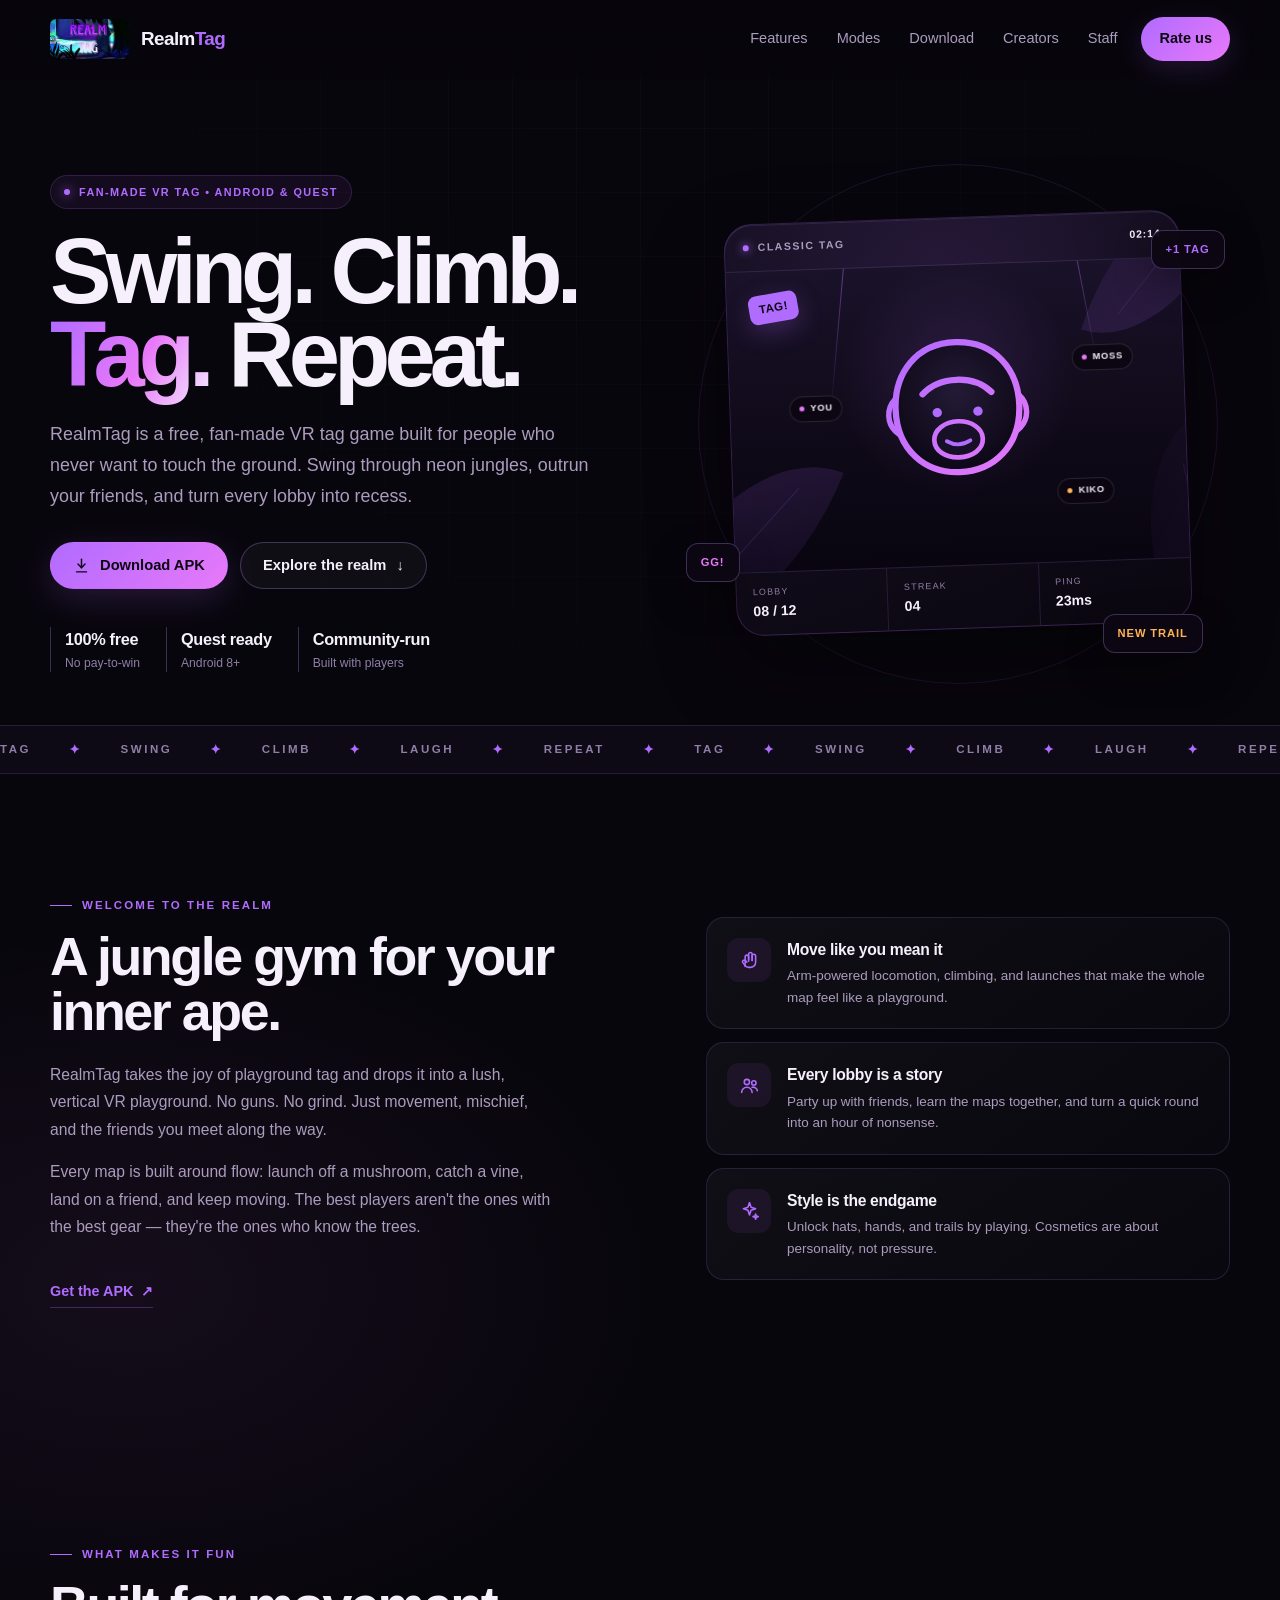
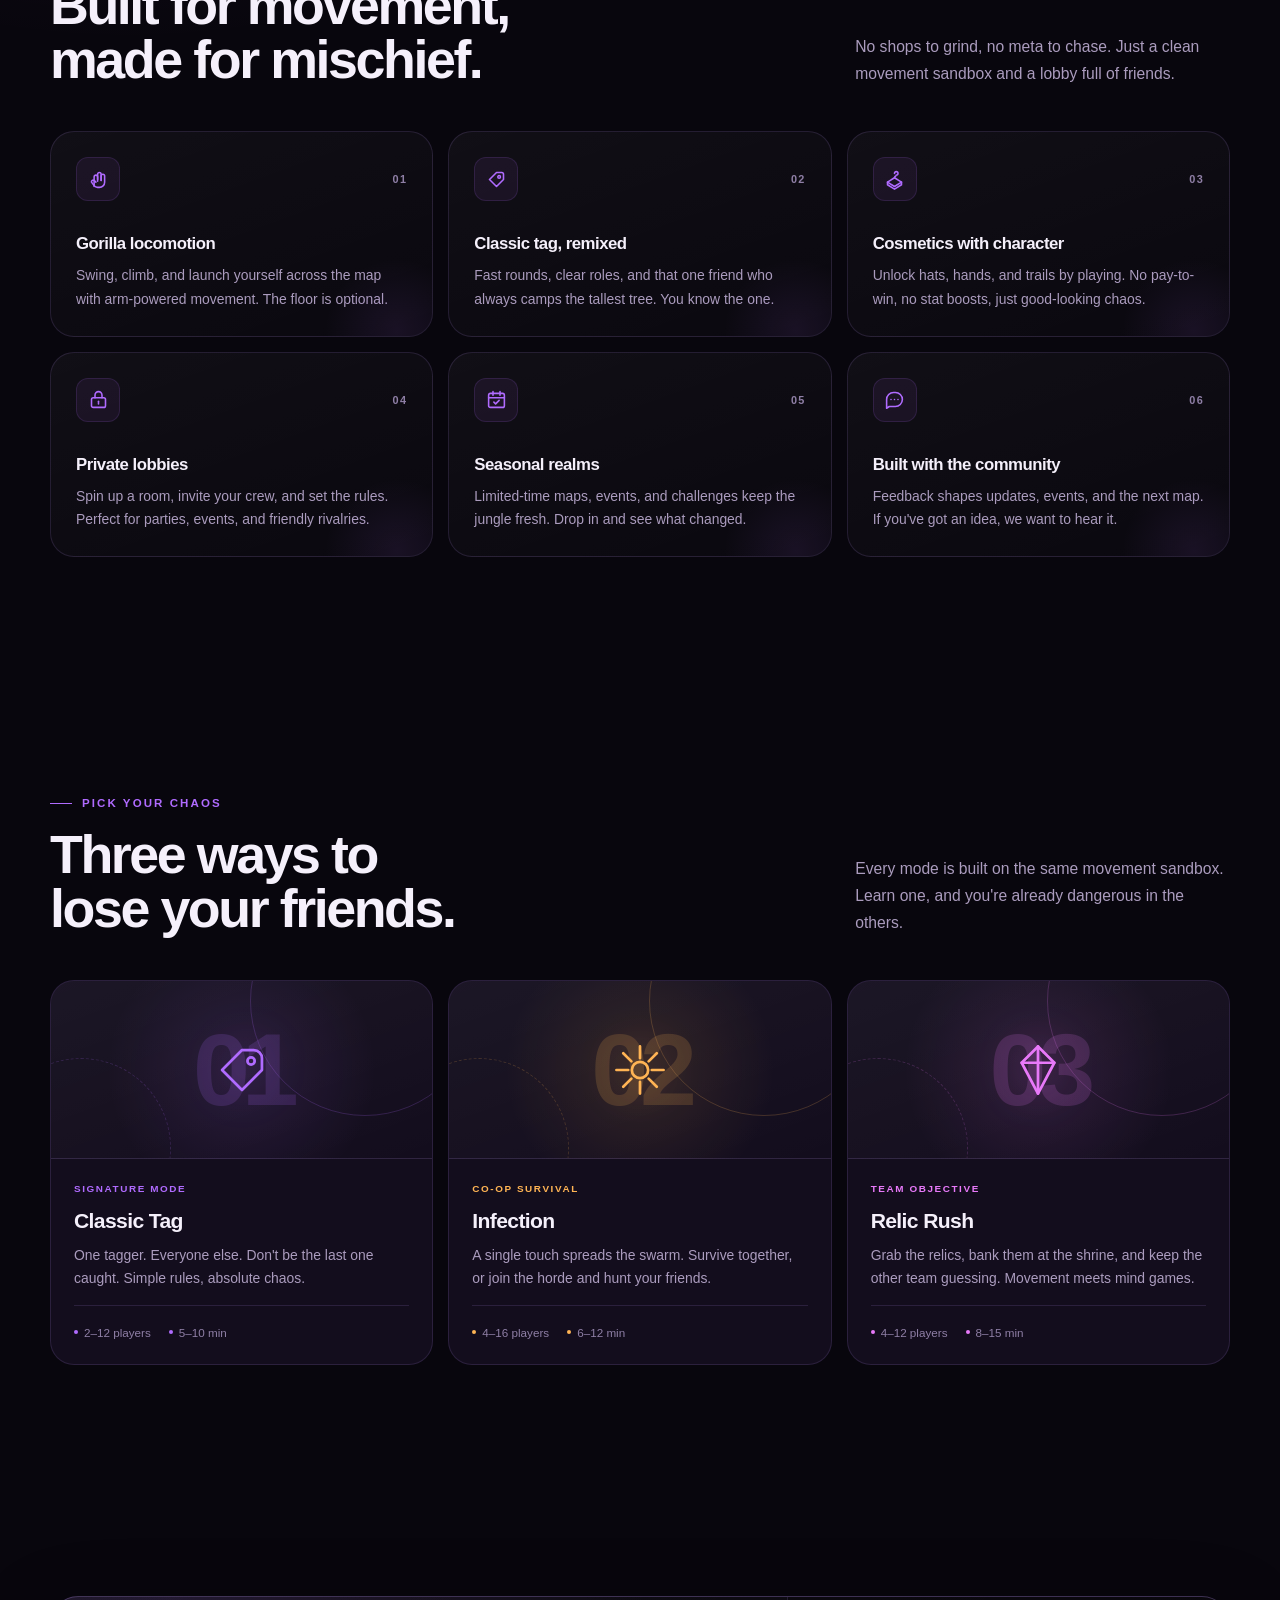
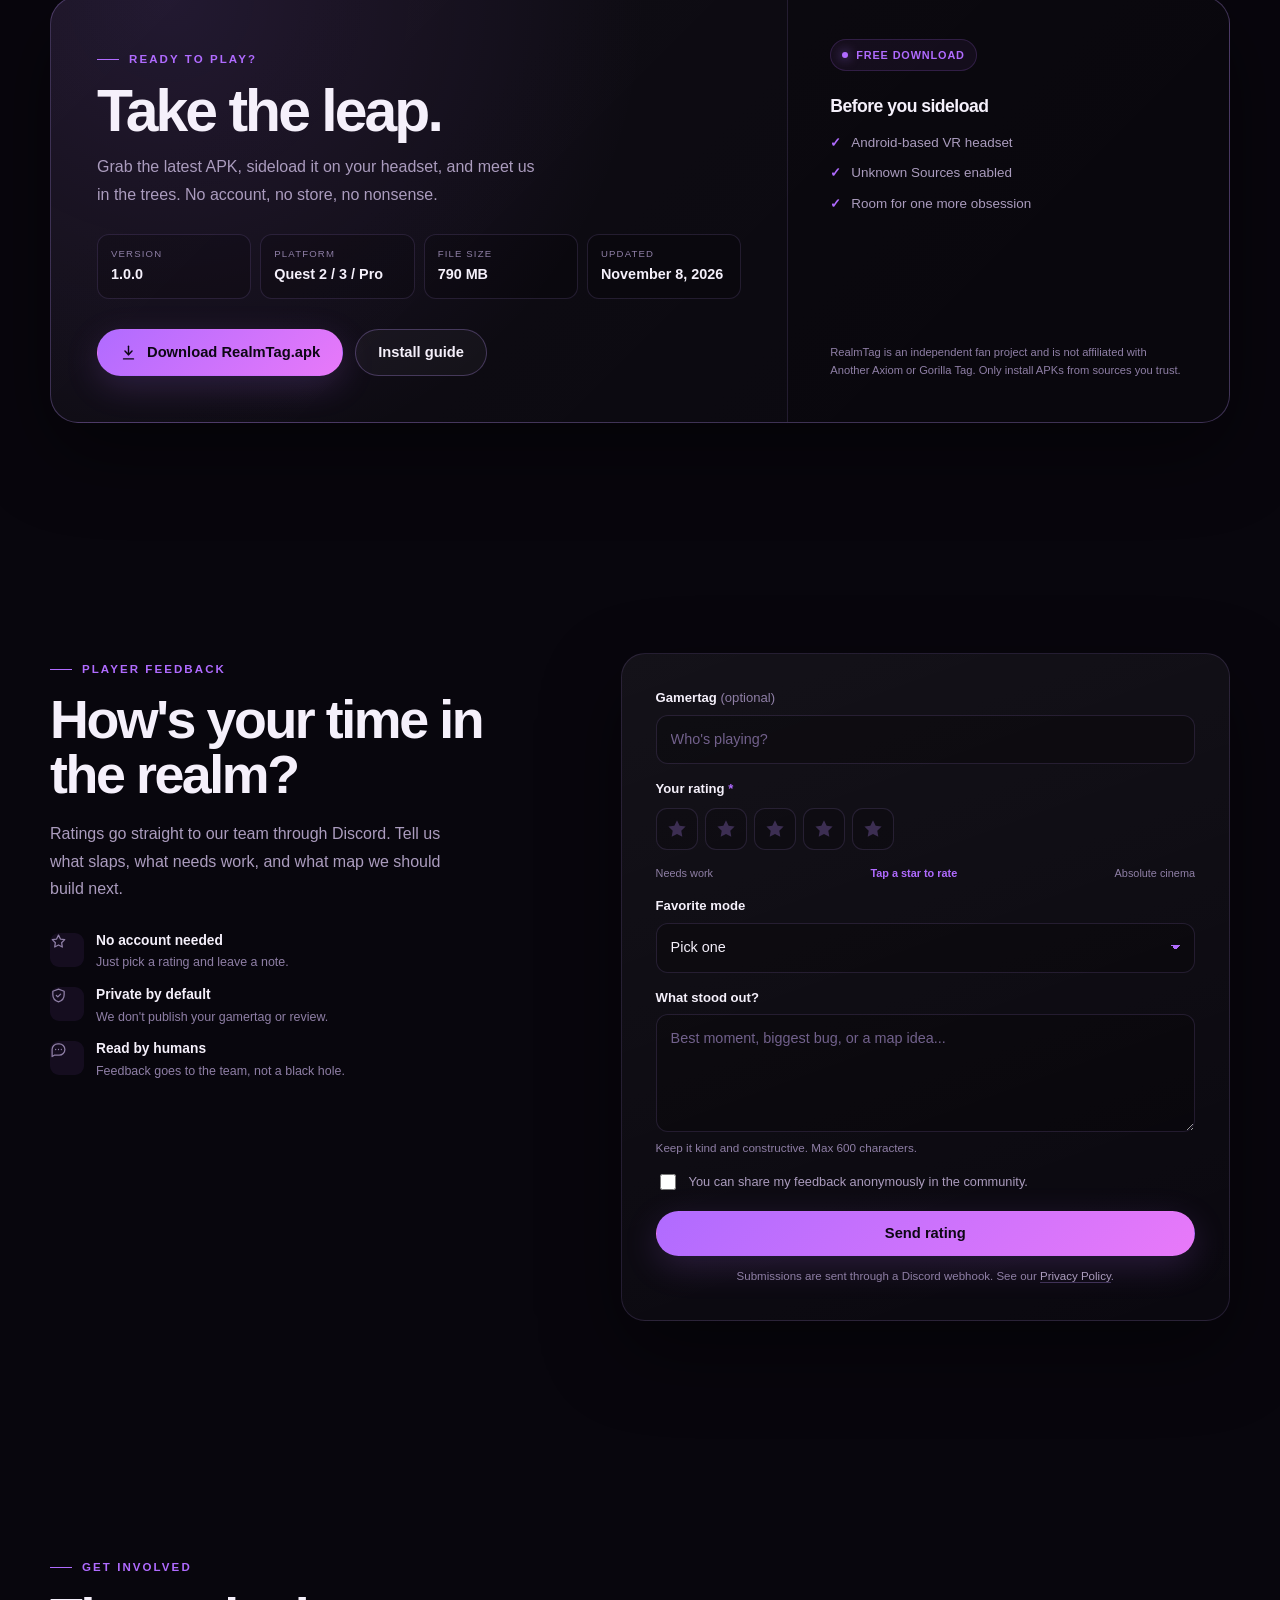
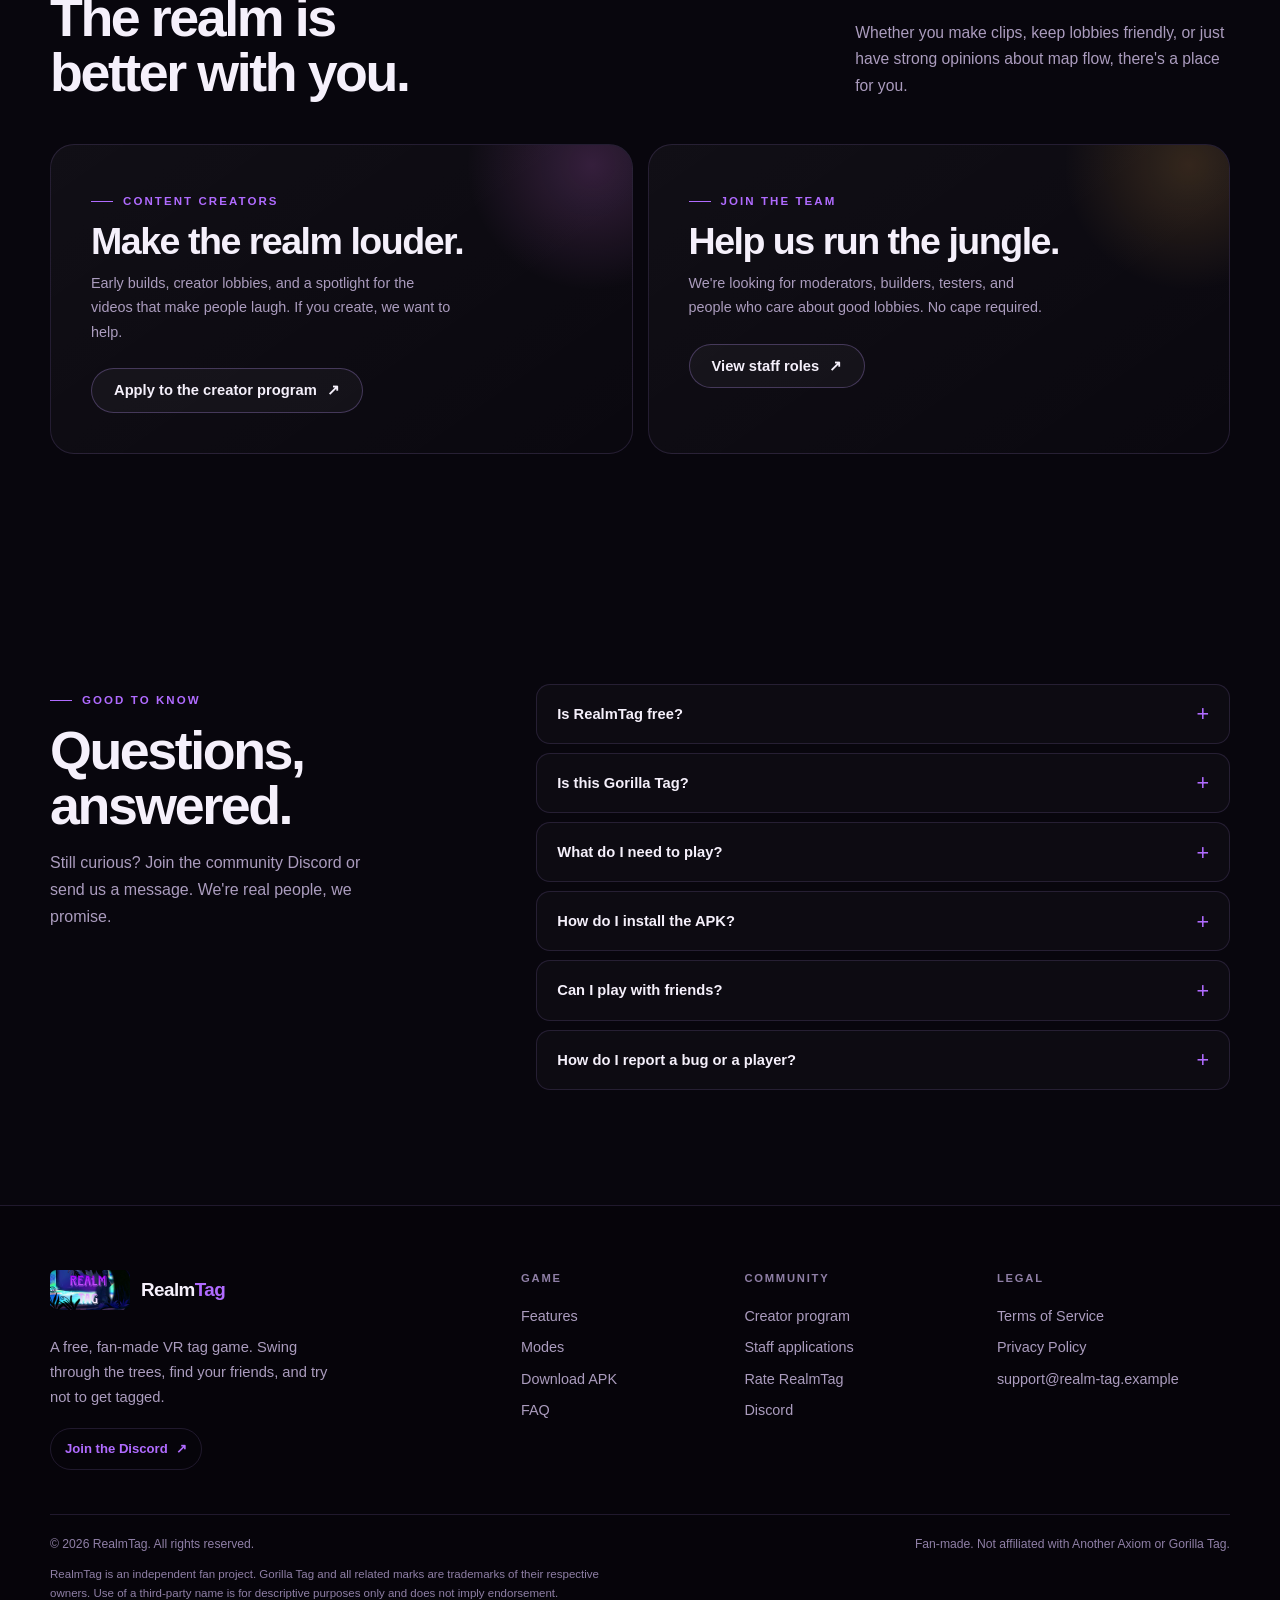
==== commit 40c86638: "Point downloads at the latest GitHub Release asset" ====
--- a/index.html
+++ b/index.html
@@ -54,7 +54,7 @@
           <p>RealmTag is a free, fan-made VR tag game built for people who never want to touch the ground. Swing through neon jungles, outrun your friends, and turn every lobby into recess.</p>
 
           <div class="hero-actions">
-            <a class="btn btn-primary" data-download-link href="downloads/game.apk">
+            <a class="btn btn-primary" data-download-link href="https://github.com/LYRACorparation/RealmTag/releases/latest/download/game.apk">
               <svg viewBox="0 0 24 24" fill="none" stroke="currentColor" stroke-width="2" stroke-linecap="round" stroke-linejoin="round" aria-hidden="true"><path d="M12 3v12"/><path d="m7 10 5 5 5-5"/><path d="M5 21h14"/></svg>
               Download APK
             </a>
@@ -308,7 +308,7 @@
             </div>
 
             <div class="hero-actions">
-              <a class="btn btn-primary" data-download-link href="downloads/game.apk">
+              <a class="btn btn-primary" data-download-link href="https://github.com/LYRACorparation/RealmTag/releases/latest/download/game.apk">
                 <svg viewBox="0 0 24 24" fill="none" stroke="currentColor" stroke-width="2" stroke-linecap="round" stroke-linejoin="round" aria-hidden="true"><path d="M12 3v12"/><path d="m7 10 5 5 5-5"/><path d="M5 21h14"/></svg>
                 Download RealmTag.apk
               </a>
--- a/assets/css/base.css
+++ b/assets/css/base.css
@@ -0,0 +1,547 @@
+/* =========================================================
+   RealmTag — base styles
+   ========================================================= */
+
+:root {
+  --bg: #08060d;
+  --bg-2: #0d0916;
+  --surface: #130d1d;
+  --surface-2: #181027;
+  --surface-3: #201535;
+  --line: rgba(190, 150, 255, 0.14);
+  --line-strong: rgba(190, 150, 255, 0.28);
+  --text: #f5f0fb;
+  --muted: #ab9cbe;
+  --muted-2: #8f7fa6;
+  --lime: #b06bff;
+  --lime-2: #c9a2ff;
+  --mint: #e879f9;
+  --amber: #ffb454;
+  --pink: #ff7ab8;
+  --danger: #ff6b6b;
+  --radius: 24px;
+  --radius-sm: 14px;
+  --shadow: 0 30px 80px rgba(0, 0, 0, 0.45);
+  --font-display: "Space Grotesk", "Segoe UI", sans-serif;
+  --font-body: "DM Sans", "Segoe UI", sans-serif;
+  --max: 1180px;
+}
+
+*,
+*::before,
+*::after {
+  box-sizing: border-box;
+}
+
+html {
+  scroll-behavior: smooth;
+  scroll-padding-top: 100px;
+}
+
+body {
+  margin: 0;
+  min-height: 100vh;
+  overflow-x: hidden;
+  background:
+    radial-gradient(1200px 700px at 75% -10%, rgba(176, 107, 255, 0.1), transparent 60%),
+    radial-gradient(900px 600px at 10% 20%, rgba(232, 121, 249, 0.06), transparent 60%),
+    var(--bg);
+  color: var(--text);
+  font-family: var(--font-body);
+  font-size: 16px;
+  line-height: 1.5;
+  -webkit-font-smoothing: antialiased;
+  text-rendering: optimizeLegibility;
+}
+
+body::before {
+  content: "";
+  position: fixed;
+  inset: 0;
+  z-index: -1;
+  pointer-events: none;
+  background-image:
+    linear-gradient(rgba(255, 255, 255, 0.024) 1px, transparent 1px),
+    linear-gradient(90deg, rgba(255, 255, 255, 0.024) 1px, transparent 1px);
+  background-size: 64px 64px;
+  -webkit-mask-image: radial-gradient(ellipse at 50% 0%, #000 10%, transparent 78%);
+  mask-image: radial-gradient(ellipse at 50% 0%, #000 10%, transparent 78%);
+}
+
+img,
+svg {
+  display: block;
+  max-width: 100%;
+}
+
+a {
+  color: inherit;
+  text-decoration: none;
+}
+
+button,
+input,
+select,
+textarea {
+  font: inherit;
+}
+
+button {
+  cursor: pointer;
+}
+
+h1,
+h2,
+h3,
+h4,
+p {
+  margin: 0;
+}
+
+ul,
+ol {
+  margin: 0;
+  padding: 0;
+  list-style: none;
+}
+
+::selection {
+  background: var(--lime);
+  color: #0d0714;
+}
+
+:focus-visible {
+  outline: 2px solid var(--lime);
+  outline-offset: 3px;
+}
+
+.container {
+  width: min(calc(100% - 40px), var(--max));
+  margin-inline: auto;
+}
+
+.skip-link {
+  position: fixed;
+  top: 12px;
+  left: 12px;
+  z-index: 1000;
+  padding: 12px 18px;
+  border-radius: 10px;
+  background: var(--lime);
+  color: #0d0714;
+  font-weight: 700;
+  transform: translateY(-160%);
+  transition: transform 0.2s ease;
+}
+
+.skip-link:focus {
+  transform: translateY(0);
+}
+
+.sr-only {
+  position: absolute;
+  width: 1px;
+  height: 1px;
+  padding: 0;
+  margin: -1px;
+  overflow: hidden;
+  clip: rect(0, 0, 0, 0);
+  white-space: nowrap;
+  border: 0;
+}
+
+/* ---------- Header ---------- */
+
+.site-header {
+  position: sticky;
+  top: 0;
+  z-index: 50;
+  border-bottom: 1px solid transparent;
+  background: rgba(8, 6, 13, 0.68);
+  -webkit-backdrop-filter: blur(18px);
+  backdrop-filter: blur(18px);
+  transition: background 0.25s ease, border-color 0.25s ease;
+}
+
+.site-header.is-scrolled {
+  border-color: var(--line);
+  background: rgba(8, 6, 13, 0.9);
+}
+
+.nav {
+  position: relative;
+  display: flex;
+  align-items: center;
+  height: 78px;
+}
+
+.brand {
+  display: inline-flex;
+  align-items: center;
+  gap: 11px;
+  flex-shrink: 0;
+  font-family: var(--font-display);
+  font-size: 1.18rem;
+  font-weight: 700;
+  letter-spacing: -0.03em;
+}
+
+.brand img {
+  width: auto;
+  height: 40px;
+  max-width: 120px;
+  object-fit: contain;
+  border-radius: 6px;
+}
+
+.brand em {
+  color: var(--lime);
+  font-style: normal;
+}
+
+.nav-links {
+  display: flex;
+  align-items: center;
+  gap: 3px;
+  margin-left: auto;
+}
+
+.nav-links > a {
+  padding: 10px 13px;
+  border-radius: 999px;
+  color: var(--muted);
+  font-size: 0.91rem;
+  font-weight: 500;
+  transition: color 0.2s ease, background 0.2s ease;
+}
+
+.nav-links > a:hover {
+  color: var(--text);
+  background: rgba(255, 255, 255, 0.055);
+}
+
+.nav-links > a[aria-current="page"] {
+  color: var(--text);
+  background: rgba(255, 255, 255, 0.06);
+}
+
+.nav-links > .nav-cta {
+  margin-left: 8px;
+  padding: 11px 18px;
+  background: linear-gradient(135deg, var(--lime), var(--mint));
+  color: #0d0714;
+  font-weight: 700;
+  box-shadow: 0 8px 28px rgba(176, 107, 255, 0.16);
+}
+
+.nav-links > .nav-cta:hover {
+  background: linear-gradient(135deg, #c98bff, #f09bff);
+  color: #0d0714;
+}
+
+.menu-toggle {
+  display: none;
+  width: 44px;
+  height: 44px;
+  margin-left: auto;
+  border: 1px solid var(--line);
+  border-radius: 12px;
+  background: rgba(255, 255, 255, 0.035);
+  color: var(--text);
+}
+
+.menu-toggle span {
+  display: block;
+  width: 18px;
+  height: 2px;
+  margin: 4px auto;
+  border-radius: 2px;
+  background: currentColor;
+  transition: transform 0.2s ease, opacity 0.2s ease;
+}
+
+.menu-toggle[aria-expanded="true"] span:nth-child(1) {
+  transform: translateY(6px) rotate(45deg);
+}
+
+.menu-toggle[aria-expanded="true"] span:nth-child(2) {
+  opacity: 0;
+}
+
+.menu-toggle[aria-expanded="true"] span:nth-child(3) {
+  transform: translateY(-6px) rotate(-45deg);
+}
+
+/* ---------- Typography helpers ---------- */
+
+h1,
+h2,
+h3,
+h4 {
+  font-family: var(--font-display);
+  letter-spacing: -0.03em;
+}
+
+.kicker {
+  display: inline-flex;
+  align-items: center;
+  gap: 10px;
+  color: var(--lime);
+  font-family: var(--font-display);
+  font-size: 0.72rem;
+  font-weight: 600;
+  letter-spacing: 0.18em;
+  text-transform: uppercase;
+}
+
+.kicker::before {
+  content: "";
+  width: 22px;
+  height: 1px;
+  background: var(--lime);
+}
+
+.section {
+  position: relative;
+  padding: clamp(72px, 9vw, 118px) 0;
+}
+
+.section-head {
+  display: flex;
+  align-items: flex-end;
+  justify-content: space-between;
+  gap: 36px;
+  margin-bottom: 44px;
+}
+
+.section-head h2 {
+  max-width: 700px;
+  margin-top: 14px;
+  font-size: clamp(2rem, 4.2vw, 3.5rem);
+  line-height: 1.02;
+  letter-spacing: -0.045em;
+}
+
+.section-head > p {
+  max-width: 43ch;
+  color: var(--muted);
+  font-size: 0.98rem;
+  line-height: 1.7;
+}
+
+.text-link {
+  display: inline-flex;
+  align-items: center;
+  gap: 8px;
+  margin-top: 26px;
+  padding-bottom: 4px;
+  border-bottom: 1px solid rgba(176, 107, 255, 0.3);
+  color: var(--lime);
+  font-size: 0.9rem;
+  font-weight: 700;
+}
+
+.text-link:hover {
+  border-color: var(--lime);
+}
+
+/* ---------- Buttons ---------- */
+
+.btn {
+  display: inline-flex;
+  align-items: center;
+  justify-content: center;
+  gap: 10px;
+  padding: 14px 22px;
+  border: 1px solid transparent;
+  border-radius: 999px;
+  font-size: 0.92rem;
+  font-weight: 700;
+  line-height: 1;
+  white-space: nowrap;
+  transition: transform 0.2s ease, box-shadow 0.2s ease, background 0.2s ease,
+    border-color 0.2s ease, color 0.2s ease;
+}
+
+.btn svg {
+  width: 17px;
+  height: 17px;
+}
+
+.btn-primary {
+  background: linear-gradient(135deg, var(--lime), var(--mint));
+  color: #0d0714;
+  box-shadow: 0 10px 34px rgba(176, 107, 255, 0.18);
+}
+
+.btn-primary:hover {
+  transform: translateY(-2px);
+  box-shadow: 0 16px 46px rgba(176, 107, 255, 0.28);
+}
+
+.btn-ghost {
+  border-color: var(--line-strong);
+  background: rgba(255, 255, 255, 0.035);
+  color: var(--text);
+}
+
+.btn-ghost:hover {
+  transform: translateY(-2px);
+  border-color: rgba(176, 107, 255, 0.42);
+  background: rgba(255, 255, 255, 0.07);
+}
+
+.btn-full {
+  width: 100%;
+}
+
+.btn[disabled] {
+  opacity: 0.6;
+  cursor: not-allowed;
+  transform: none !important;
+  box-shadow: none;
+}
+
+/* ---------- Footer ---------- */
+
+.site-footer {
+  padding: 64px 0 32px;
+  border-top: 1px solid var(--line);
+  background: rgba(0, 0, 0, 0.18);
+}
+
+.footer-grid {
+  display: grid;
+  grid-template-columns: 1.5fr 0.65fr 0.75fr 0.8fr;
+  gap: 34px;
+}
+
+.footer-brand p {
+  max-width: 36ch;
+  margin: 18px 0;
+  color: var(--muted);
+  font-size: 0.92rem;
+  line-height: 1.7;
+}
+
+.footer-discord {
+  display: inline-flex;
+  align-items: center;
+  gap: 8px;
+  padding: 10px 14px;
+  border: 1px solid var(--line);
+  border-radius: 999px;
+  color: var(--lime);
+  font-size: 0.82rem;
+  font-weight: 600;
+}
+
+.footer-discord:hover {
+  border-color: var(--line-strong);
+  background: rgba(176, 107, 255, 0.06);
+}
+
+.footer-col h3 {
+  margin-bottom: 14px;
+  color: var(--muted-2);
+  font-family: var(--font-body);
+  font-size: 0.7rem;
+  font-weight: 700;
+  letter-spacing: 0.16em;
+  text-transform: uppercase;
+}
+
+.footer-col a {
+  display: block;
+  padding: 5px 0;
+  color: var(--muted);
+  font-size: 0.9rem;
+  transition: color 0.2s ease;
+}
+
+.footer-col a:hover {
+  color: var(--lime);
+}
+
+.footer-bottom {
+  display: flex;
+  justify-content: space-between;
+  gap: 18px;
+  margin-top: 44px;
+  padding-top: 20px;
+  border-top: 1px solid var(--line);
+  color: var(--muted-2);
+  font-size: 0.76rem;
+}
+
+.disclaimer {
+  max-width: 90ch;
+  margin-top: 12px;
+  color: var(--muted-2);
+  font-size: 0.72rem;
+  line-height: 1.65;
+}
+
+/* ---------- Reveal ---------- */
+
+.reveal {
+  opacity: 0;
+  transform: translateY(22px);
+  transition: opacity 0.7s ease, transform 0.7s ease;
+  transition-delay: var(--reveal-delay, 0s);
+}
+
+.reveal.is-visible {
+  opacity: 1;
+  transform: none;
+}
+
+/* ---------- Motion ---------- */
+
+@keyframes float {
+  0%,
+  100% {
+    transform: translateY(0);
+  }
+  50% {
+    transform: translateY(-10px);
+  }
+}
+
+@keyframes spin {
+  to {
+    transform: rotate(360deg);
+  }
+}
+
+@keyframes marquee {
+  to {
+    transform: translateX(-50%);
+  }
+}
+
+@keyframes pulse {
+  0%,
+  100% {
+    opacity: 1;
+    box-shadow: 0 0 0 0 rgba(176, 107, 255, 0.35);
+  }
+  50% {
+    opacity: 0.7;
+    box-shadow: 0 0 0 6px rgba(176, 107, 255, 0);
+  }
+}
+
+@media (prefers-reduced-motion: reduce) {
+  html {
+    scroll-behavior: auto;
+  }
+
+  *,
+  *::before,
+  *::after {
+    animation-duration: 0.01ms !important;
+    animation-iteration-count: 1 !important;
+    transition-duration: 0.01ms !important;
+  }
+}
--- a/assets/css/home.css
+++ b/assets/css/home.css
@@ -0,0 +1,1058 @@
+/* =========================================================
+   RealmTag — home page
+   ========================================================= */
+
+/* ---------- Hero ---------- */
+
+.hero {
+  position: relative;
+  overflow: hidden;
+  padding: clamp(54px, 7vw, 96px) 0 46px;
+}
+
+.hero-grid {
+  display: grid;
+  grid-template-columns: 1.04fr 0.96fr;
+  align-items: center;
+  gap: 46px;
+}
+
+.eyebrow {
+  display: inline-flex;
+  align-items: center;
+  gap: 9px;
+  padding: 8px 13px;
+  border: 1px solid rgba(176, 107, 255, 0.18);
+  border-radius: 999px;
+  background: rgba(176, 107, 255, 0.07);
+  color: var(--lime);
+  font-family: var(--font-display);
+  font-size: 0.68rem;
+  font-weight: 600;
+  letter-spacing: 0.13em;
+  text-transform: uppercase;
+}
+
+.eyebrow .dot,
+.download-badge .dot {
+  width: 6px;
+  height: 6px;
+  border-radius: 50%;
+  background: var(--lime);
+  box-shadow: 0 0 12px var(--lime);
+  animation: pulse 2.4s ease-in-out infinite;
+}
+
+.hero h1 {
+  margin: 22px 0 22px;
+  font-size: clamp(3.2rem, 7.2vw, 6.35rem);
+  font-weight: 700;
+  line-height: 0.9;
+  letter-spacing: -0.065em;
+}
+
+.hero h1 .grad {
+  background: linear-gradient(120deg, var(--lime) 5%, var(--mint) 58%, #f4eaff 100%);
+  -webkit-background-clip: text;
+  background-clip: text;
+  color: transparent;
+}
+
+.hero-copy > p {
+  max-width: 55ch;
+  color: var(--muted);
+  font-size: clamp(1rem, 1.4vw, 1.12rem);
+  line-height: 1.72;
+}
+
+.hero-actions {
+  display: flex;
+  flex-wrap: wrap;
+  gap: 12px;
+  margin-top: 30px;
+}
+
+.hero-meta {
+  display: flex;
+  flex-wrap: wrap;
+  gap: 26px;
+  margin-top: 38px;
+}
+
+.hero-meta > div {
+  padding-left: 14px;
+  border-left: 1px solid var(--line-strong);
+}
+
+.hero-meta strong {
+  display: block;
+  font-family: var(--font-display);
+  font-size: 1.02rem;
+  letter-spacing: -0.02em;
+}
+
+.hero-meta span {
+  display: block;
+  margin-top: 3px;
+  color: var(--muted-2);
+  font-size: 0.76rem;
+}
+
+/* ---------- Hero visual ---------- */
+
+.hero-visual {
+  position: relative;
+  display: grid;
+  min-height: 510px;
+  place-items: center;
+}
+
+.hero-glow {
+  position: absolute;
+  width: 430px;
+  height: 430px;
+  border-radius: 50%;
+  background: radial-gradient(circle, rgba(176, 107, 255, 0.18), transparent 70%);
+  filter: blur(24px);
+}
+
+.orbit {
+  position: absolute;
+  border: 1px solid rgba(176, 107, 255, 0.12);
+  border-radius: 50%;
+  pointer-events: none;
+}
+
+.orbit--1 {
+  width: 520px;
+  height: 520px;
+}
+
+.orbit--2 {
+  width: 398px;
+  height: 398px;
+  border-style: dashed;
+  animation: spin 46s linear infinite;
+}
+
+.arena-card {
+  position: relative;
+  width: min(100%, 456px);
+  overflow: hidden;
+  border: 1px solid rgba(176, 107, 255, 0.22);
+  border-radius: 28px;
+  background: linear-gradient(160deg, rgba(26, 18, 40, 0.97), rgba(10, 7, 16, 0.99));
+  box-shadow: var(--shadow), inset 0 1px 0 rgba(255, 255, 255, 0.08);
+  transform: rotate(-2deg);
+}
+
+.arena-card::before {
+  content: "";
+  position: absolute;
+  inset: 0;
+  z-index: 0;
+  pointer-events: none;
+  background: radial-gradient(circle at 50% 25%, rgba(176, 107, 255, 0.12), transparent 62%);
+}
+
+.arena-top {
+  position: relative;
+  z-index: 2;
+  display: flex;
+  align-items: center;
+  gap: 9px;
+  padding: 15px 18px;
+  border-bottom: 1px solid var(--line);
+  color: var(--muted);
+  font-family: var(--font-display);
+  font-size: 0.66rem;
+  font-weight: 600;
+  letter-spacing: 0.14em;
+}
+
+.arena-top .live-dot {
+  width: 6px;
+  height: 6px;
+  border-radius: 50%;
+  background: var(--lime);
+  box-shadow: 0 0 10px var(--lime);
+}
+
+.arena-timer {
+  margin-left: auto;
+  color: var(--text);
+  font-variant-numeric: tabular-nums;
+  letter-spacing: 0.08em;
+}
+
+.arena-scene {
+  position: relative;
+  height: 300px;
+  overflow: hidden;
+  background:
+    radial-gradient(circle at 50% 38%, rgba(176, 107, 255, 0.14), transparent 40%),
+    linear-gradient(180deg, #1a1229 0%, #0e0917 62%, #080510 100%);
+}
+
+.leaf {
+  position: absolute;
+  width: 130px;
+  height: 220px;
+  border-radius: 100% 0 100% 0;
+  background: linear-gradient(145deg, rgba(176, 107, 255, 0.3), rgba(60, 30, 100, 0.1));
+  opacity: 0.55;
+}
+
+.leaf::after {
+  content: "";
+  position: absolute;
+  top: 12%;
+  left: 50%;
+  width: 1px;
+  height: 76%;
+  background: rgba(176, 107, 255, 0.3);
+  transform: rotate(20deg);
+}
+
+.leaf--1 {
+  left: -58px;
+  bottom: -88px;
+  transform: rotate(24deg);
+}
+
+.leaf--2 {
+  top: -110px;
+  right: -48px;
+  transform: rotate(200deg) scale(0.85);
+}
+
+.leaf--3 {
+  right: -78px;
+  bottom: -106px;
+  transform: rotate(150deg) scale(1.1);
+  opacity: 0.36;
+}
+
+.vine {
+  position: absolute;
+  width: 1px;
+  height: 155px;
+  background: linear-gradient(180deg, rgba(176, 107, 255, 0.5), transparent);
+}
+
+.vine--1 {
+  top: -10px;
+  left: 24%;
+  transform: rotate(7deg);
+}
+
+.vine--2 {
+  top: -18px;
+  right: 21%;
+  height: 120px;
+  transform: rotate(-9deg);
+}
+
+.arena-gorilla {
+  position: absolute;
+  inset: 0;
+  display: grid;
+  place-items: center;
+}
+
+.arena-gorilla svg {
+  width: 188px;
+  filter: drop-shadow(0 26px 30px rgba(0, 0, 0, 0.55));
+}
+
+.tag-badge {
+  position: absolute;
+  top: 22px;
+  left: 22px;
+  padding: 6px 10px;
+  border-radius: 8px;
+  background: var(--lime);
+  color: #0d0714;
+  font-family: var(--font-display);
+  font-size: 0.72rem;
+  font-weight: 700;
+  letter-spacing: 0.04em;
+  transform: rotate(-8deg);
+  box-shadow: 0 8px 24px rgba(176, 107, 255, 0.25);
+}
+
+.player-pill {
+  position: absolute;
+  display: inline-flex;
+  align-items: center;
+  gap: 6px;
+  padding: 5px 9px;
+  border: 1px solid rgba(255, 255, 255, 0.12);
+  border-radius: 999px;
+  background: rgba(10, 6, 16, 0.82);
+  color: var(--text);
+  font-family: var(--font-display);
+  font-size: 0.58rem;
+  font-weight: 600;
+  letter-spacing: 0.08em;
+  -webkit-backdrop-filter: blur(8px);
+  backdrop-filter: blur(8px);
+}
+
+.player-pill::before {
+  content: "";
+  width: 5px;
+  height: 5px;
+  border-radius: 50%;
+  background: var(--mint);
+}
+
+.player-pill--1 {
+  top: 42%;
+  left: 13%;
+}
+
+.player-pill--2 {
+  top: 28%;
+  right: 11%;
+}
+
+.player-pill--3 {
+  right: 16%;
+  bottom: 19%;
+}
+
+.player-pill--3::before {
+  background: var(--amber);
+}
+
+.arena-bottom {
+  position: relative;
+  z-index: 2;
+  display: grid;
+  grid-template-columns: repeat(3, 1fr);
+  border-top: 1px solid var(--line);
+}
+
+.arena-bottom > div {
+  padding: 13px 16px;
+  border-right: 1px solid var(--line);
+}
+
+.arena-bottom > div:last-child {
+  border-right: 0;
+}
+
+.arena-bottom span {
+  display: block;
+  color: var(--muted-2);
+  font-size: 0.56rem;
+  letter-spacing: 0.13em;
+  text-transform: uppercase;
+}
+
+.arena-bottom strong {
+  display: block;
+  margin-top: 2px;
+  font-family: var(--font-display);
+  font-size: 0.88rem;
+  font-variant-numeric: tabular-nums;
+}
+
+.float-chip {
+  position: absolute;
+  z-index: 3;
+  padding: 10px 14px;
+  border: 1px solid var(--line-strong);
+  border-radius: 12px;
+  background: rgba(12, 7, 19, 0.92);
+  box-shadow: 0 16px 36px rgba(0, 0, 0, 0.35);
+  color: var(--lime);
+  font-family: var(--font-display);
+  font-size: 0.7rem;
+  font-weight: 700;
+  letter-spacing: 0.08em;
+  animation: float 6s ease-in-out infinite;
+  -webkit-backdrop-filter: blur(10px);
+  backdrop-filter: blur(10px);
+}
+
+.float-chip--1 {
+  top: 12%;
+  right: 1%;
+}
+
+.float-chip--2 {
+  bottom: 19%;
+  left: 0;
+  color: var(--mint);
+  animation-delay: -2s;
+}
+
+.float-chip--3 {
+  right: 5%;
+  bottom: 5%;
+  color: var(--amber);
+  animation-delay: -4s;
+}
+
+/* ---------- Marquee ---------- */
+
+.marquee {
+  overflow: hidden;
+  border-block: 1px solid var(--line);
+  background: rgba(176, 107, 255, 0.035);
+}
+
+.marquee-track {
+  display: flex;
+  width: max-content;
+  gap: 38px;
+  padding: 14px 0;
+  animation: marquee 32s linear infinite;
+}
+
+.marquee span {
+  display: inline-flex;
+  align-items: center;
+  gap: 38px;
+  color: var(--muted-2);
+  font-family: var(--font-display);
+  font-size: 0.72rem;
+  font-weight: 600;
+  letter-spacing: 0.22em;
+  white-space: nowrap;
+}
+
+.marquee span::after {
+  content: "✦";
+  color: var(--lime);
+  font-size: 0.8rem;
+}
+
+/* ---------- About ---------- */
+
+.about-grid {
+  display: grid;
+  grid-template-columns: 1fr 0.9fr;
+  gap: clamp(34px, 6vw, 74px);
+  align-items: center;
+}
+
+.about-copy h2 {
+  max-width: 620px;
+  margin: 15px 0 22px;
+  font-size: clamp(2rem, 4.2vw, 3.55rem);
+  line-height: 1.02;
+  letter-spacing: -0.045em;
+}
+
+.about-copy p {
+  max-width: 58ch;
+  margin-bottom: 15px;
+  color: var(--muted);
+  font-size: 0.98rem;
+  line-height: 1.75;
+}
+
+.pillars {
+  display: grid;
+  gap: 13px;
+}
+
+.pillar {
+  display: flex;
+  gap: 16px;
+  padding: 20px;
+  border: 1px solid var(--line);
+  border-radius: 18px;
+  background: linear-gradient(145deg, rgba(255, 255, 255, 0.04), rgba(255, 255, 255, 0.012));
+  transition: transform 0.25s ease, border-color 0.25s ease;
+}
+
+.pillar:hover {
+  transform: translateX(4px);
+  border-color: var(--line-strong);
+}
+
+.pillar-icon {
+  display: grid;
+  flex: 0 0 44px;
+  width: 44px;
+  height: 44px;
+  place-items: center;
+  border-radius: 12px;
+  background: rgba(176, 107, 255, 0.08);
+  color: var(--lime);
+}
+
+.pillar-icon svg {
+  width: 21px;
+  height: 21px;
+}
+
+.pillar h3 {
+  margin-bottom: 4px;
+  font-size: 0.98rem;
+  letter-spacing: -0.02em;
+}
+
+.pillar p {
+  margin: 0;
+  color: var(--muted);
+  font-size: 0.84rem;
+  line-height: 1.6;
+}
+
+/* ---------- Features ---------- */
+
+.feature-grid {
+  display: grid;
+  grid-template-columns: repeat(3, 1fr);
+  gap: 15px;
+}
+
+.feature-card {
+  position: relative;
+  overflow: hidden;
+  padding: 25px;
+  border: 1px solid var(--line);
+  border-radius: var(--radius);
+  background: linear-gradient(160deg, rgba(255, 255, 255, 0.04), rgba(255, 255, 255, 0.012));
+  transition: transform 0.25s ease, border-color 0.25s ease, background 0.25s ease;
+}
+
+.feature-card::after {
+  content: "";
+  position: absolute;
+  right: -40px;
+  bottom: -70px;
+  width: 150px;
+  height: 150px;
+  border-radius: 50%;
+  background: radial-gradient(circle, rgba(176, 107, 255, 0.09), transparent 68%);
+  pointer-events: none;
+}
+
+.feature-card:hover {
+  transform: translateY(-4px);
+  border-color: var(--line-strong);
+  background: linear-gradient(160deg, rgba(255, 255, 255, 0.06), rgba(255, 255, 255, 0.018));
+}
+
+.feature-top {
+  display: flex;
+  align-items: center;
+  justify-content: space-between;
+  margin-bottom: 30px;
+}
+
+.feature-icon {
+  display: grid;
+  width: 44px;
+  height: 44px;
+  place-items: center;
+  border: 1px solid rgba(176, 107, 255, 0.14);
+  border-radius: 12px;
+  background: rgba(176, 107, 255, 0.07);
+  color: var(--lime);
+  transition: background 0.25s ease, color 0.25s ease;
+}
+
+.feature-icon svg {
+  width: 21px;
+  height: 21px;
+}
+
+.feature-card:hover .feature-icon {
+  background: var(--lime);
+  color: #0d0714;
+}
+
+.feature-num {
+  color: var(--muted-2);
+  font-family: var(--font-display);
+  font-size: 0.68rem;
+  font-weight: 600;
+  letter-spacing: 0.12em;
+}
+
+.feature-card h3 {
+  margin-bottom: 8px;
+  font-size: 1.05rem;
+}
+
+.feature-card p {
+  color: var(--muted);
+  font-size: 0.87rem;
+  line-height: 1.66;
+}
+
+/* ---------- Modes ---------- */
+
+.mode-grid {
+  display: grid;
+  grid-template-columns: repeat(3, 1fr);
+  gap: 15px;
+}
+
+.mode-card {
+  --accent: var(--lime);
+  --accent-soft: rgba(176, 107, 255, 0.12);
+  display: flex;
+  min-height: 385px;
+  flex-direction: column;
+  overflow: hidden;
+  border: 1px solid var(--line);
+  border-radius: var(--radius);
+  background: var(--surface);
+  transition: transform 0.25s ease, border-color 0.25s ease;
+}
+
+.mode-card:hover {
+  transform: translateY(-5px);
+  border-color: color-mix(in srgb, var(--accent) 40%, transparent);
+}
+
+.accent-amber {
+  --accent: var(--amber);
+  --accent-soft: rgba(255, 180, 84, 0.12);
+}
+
+.accent-mint {
+  --accent: var(--mint);
+  --accent-soft: rgba(232, 121, 249, 0.12);
+}
+
+.mode-art {
+  position: relative;
+  display: grid;
+  height: 178px;
+  place-items: center;
+  overflow: hidden;
+  border-bottom: 1px solid var(--line);
+  background:
+    radial-gradient(circle at 50% 50%, var(--accent-soft), transparent 64%),
+    linear-gradient(160deg, rgba(255, 255, 255, 0.04), transparent);
+}
+
+.mode-art::before {
+  content: "";
+  position: absolute;
+  top: -95px;
+  right: -48px;
+  width: 230px;
+  height: 230px;
+  border: 1px solid var(--accent);
+  border-radius: 50%;
+  opacity: 0.2;
+}
+
+.mode-art::after {
+  content: "";
+  position: absolute;
+  bottom: -80px;
+  left: -60px;
+  width: 180px;
+  height: 180px;
+  border: 1px dashed var(--accent);
+  border-radius: 50%;
+  opacity: 0.18;
+}
+
+.mode-glyph {
+  position: absolute;
+  color: var(--accent);
+  font-family: var(--font-display);
+  font-size: 6.4rem;
+  font-weight: 700;
+  letter-spacing: -0.08em;
+  opacity: 0.16;
+}
+
+.mode-icon {
+  position: relative;
+  z-index: 1;
+  width: 58px;
+  height: 58px;
+  color: var(--accent);
+  filter: drop-shadow(0 0 24px color-mix(in srgb, var(--accent) 40%, transparent));
+}
+
+.mode-body {
+  display: flex;
+  flex: 1;
+  flex-direction: column;
+  padding: 23px;
+}
+
+.mode-tag {
+  margin-bottom: 8px;
+  color: var(--accent);
+  font-family: var(--font-display);
+  font-size: 0.62rem;
+  font-weight: 600;
+  letter-spacing: 0.16em;
+  text-transform: uppercase;
+}
+
+.mode-body h3 {
+  margin-bottom: 7px;
+  font-size: 1.32rem;
+}
+
+.mode-body > p {
+  color: var(--muted);
+  font-size: 0.87rem;
+  line-height: 1.65;
+}
+
+.mode-meta {
+  display: flex;
+  gap: 18px;
+  margin-top: auto;
+  padding-top: 18px;
+  border-top: 1px solid var(--line);
+  color: var(--muted-2);
+  font-size: 0.73rem;
+}
+
+.mode-meta span {
+  display: inline-flex;
+  align-items: center;
+  gap: 6px;
+}
+
+.mode-meta span::before {
+  content: "";
+  width: 4px;
+  height: 4px;
+  border-radius: 50%;
+  background: var(--accent);
+}
+
+/* ---------- Download panel ---------- */
+
+.download-panel {
+  display: grid;
+  grid-template-columns: 1.25fr 0.75fr;
+  overflow: hidden;
+  border: 1px solid var(--line-strong);
+  border-radius: 28px;
+  background:
+    radial-gradient(circle at 10% 0%, rgba(176, 107, 255, 0.12), transparent 42%),
+    linear-gradient(135deg, rgba(255, 255, 255, 0.035), rgba(255, 255, 255, 0.012));
+  box-shadow: var(--shadow);
+}
+
+.download-main {
+  padding: clamp(28px, 4.2vw, 46px);
+}
+
+.download-main h2 {
+  max-width: 520px;
+  margin: 14px 0 14px;
+  font-size: clamp(2.1rem, 4.6vw, 3.7rem);
+  line-height: 0.98;
+  letter-spacing: -0.05em;
+}
+
+.download-main > p {
+  max-width: 50ch;
+  color: var(--muted);
+  line-height: 1.7;
+}
+
+.download-meta {
+  display: grid;
+  grid-template-columns: repeat(4, 1fr);
+  gap: 9px;
+  margin: 26px 0;
+}
+
+.download-meta > div {
+  padding: 12px 13px;
+  border: 1px solid var(--line);
+  border-radius: 12px;
+  background: rgba(0, 0, 0, 0.18);
+}
+
+.download-meta span {
+  display: block;
+  color: var(--muted-2);
+  font-size: 0.6rem;
+  letter-spacing: 0.12em;
+  text-transform: uppercase;
+}
+
+.download-meta strong {
+  display: block;
+  margin-top: 3px;
+  font-family: var(--font-display);
+  font-size: 0.9rem;
+  font-weight: 600;
+}
+
+.download-side {
+  display: flex;
+  flex-direction: column;
+  padding: clamp(28px, 4.2vw, 42px);
+  border-left: 1px solid var(--line);
+  background: rgba(0, 0, 0, 0.16);
+}
+
+.download-badge {
+  display: inline-flex;
+  align-items: center;
+  align-self: flex-start;
+  gap: 8px;
+  padding: 7px 11px;
+  border: 1px solid rgba(176, 107, 255, 0.18);
+  border-radius: 999px;
+  background: rgba(176, 107, 255, 0.06);
+  color: var(--lime);
+  font-size: 0.68rem;
+  font-weight: 600;
+  letter-spacing: 0.08em;
+  text-transform: uppercase;
+}
+
+.download-side h3 {
+  margin: 22px 0 14px;
+  font-size: 1.1rem;
+}
+
+.check-list {
+  display: grid;
+  gap: 10px;
+}
+
+.check-list li {
+  display: flex;
+  gap: 10px;
+  color: var(--muted);
+  font-size: 0.84rem;
+  line-height: 1.5;
+}
+
+.check-list li::before {
+  content: "✓";
+  color: var(--lime);
+  font-weight: 700;
+}
+
+.fine-print {
+  margin-top: auto;
+  padding-top: 22px;
+  color: var(--muted-2);
+  font-size: 0.7rem;
+  line-height: 1.6;
+}
+
+/* ---------- Ratings ---------- */
+
+.rating-layout {
+  display: grid;
+  grid-template-columns: 0.9fr 1.1fr;
+  gap: clamp(34px, 6vw, 72px);
+  align-items: start;
+}
+
+.rating-copy h2 {
+  max-width: 560px;
+  margin: 14px 0 18px;
+  font-size: clamp(2rem, 4.2vw, 3.5rem);
+  line-height: 1.02;
+  letter-spacing: -0.045em;
+}
+
+.rating-copy > p {
+  max-width: 48ch;
+  color: var(--muted);
+  line-height: 1.72;
+}
+
+.rating-facts {
+  display: grid;
+  gap: 13px;
+  margin-top: 28px;
+}
+
+.rating-fact {
+  display: flex;
+  gap: 12px;
+  align-items: flex-start;
+}
+
+.rating-fact-icon {
+  display: grid;
+  flex: 0 0 34px;
+  width: 34px;
+  height: 34px;
+  place-items: center;
+  border-radius: 9px;
+  background: rgba(176, 107, 255, 0.08);
+  color: var(--lime);
+}
+
+.rating-fact-icon svg {
+  width: 17px;
+  height: 17px;
+}
+
+.rating-fact strong {
+  display: block;
+  font-size: 0.86rem;
+}
+
+.rating-fact span {
+  display: block;
+  margin-top: 2px;
+  color: var(--muted-2);
+  font-size: 0.78rem;
+}
+
+.rating-card {
+  padding: clamp(24px, 3.4vw, 34px);
+  border: 1px solid var(--line);
+  border-radius: var(--radius);
+  background: linear-gradient(160deg, rgba(255, 255, 255, 0.05), rgba(255, 255, 255, 0.012));
+  box-shadow: var(--shadow);
+}
+
+/* ---------- CTA cards ---------- */
+
+.cta-grid {
+  display: grid;
+  grid-template-columns: 1fr 1fr;
+  gap: 15px;
+}
+
+.cta-card {
+  position: relative;
+  overflow: hidden;
+  padding: clamp(26px, 4vw, 40px);
+  border: 1px solid var(--line);
+  border-radius: var(--radius);
+  background: linear-gradient(145deg, rgba(255, 255, 255, 0.04), rgba(255, 255, 255, 0.012));
+}
+
+.cta-card::before {
+  content: "";
+  position: absolute;
+  top: -110px;
+  right: -90px;
+  width: 260px;
+  height: 260px;
+  border-radius: 50%;
+  background: radial-gradient(circle, var(--cta-glow, rgba(176, 107, 255, 0.14)), transparent 68%);
+  pointer-events: none;
+}
+
+.cta-card--creator {
+  --cta-glow: rgba(232, 121, 249, 0.18);
+}
+
+.cta-card--staff {
+  --cta-glow: rgba(255, 180, 84, 0.16);
+}
+
+.cta-card h3 {
+  max-width: 420px;
+  margin: 12px 0 10px;
+  font-size: clamp(1.55rem, 3vw, 2.35rem);
+  line-height: 1.03;
+  letter-spacing: -0.04em;
+}
+
+.cta-card > p {
+  max-width: 46ch;
+  color: var(--muted);
+  font-size: 0.9rem;
+  line-height: 1.7;
+}
+
+.cta-card .btn {
+  margin-top: 24px;
+}
+
+/* ---------- FAQ ---------- */
+
+.faq-layout {
+  display: grid;
+  grid-template-columns: 0.75fr 1.25fr;
+  gap: clamp(34px, 6vw, 70px);
+  align-items: start;
+}
+
+.faq-layout h2 {
+  margin: 14px 0 16px;
+  font-size: clamp(2rem, 4.2vw, 3.4rem);
+  line-height: 1.02;
+  letter-spacing: -0.045em;
+}
+
+.faq-layout .faq-intro {
+  max-width: 38ch;
+  color: var(--muted);
+  line-height: 1.7;
+}
+
+.faq-list {
+  display: grid;
+  gap: 9px;
+}
+
+.faq-list details {
+  padding: 0 20px;
+  border: 1px solid var(--line);
+  border-radius: 14px;
+  background: rgba(255, 255, 255, 0.025);
+  transition: border-color 0.2s ease, background 0.2s ease;
+}
+
+.faq-list details[open] {
+  border-color: var(--line-strong);
+  background: rgba(255, 255, 255, 0.035);
+}
+
+.faq-list summary {
+  display: flex;
+  align-items: center;
+  justify-content: space-between;
+  gap: 20px;
+  padding: 18px 0;
+  cursor: pointer;
+  font-size: 0.92rem;
+  font-weight: 600;
+  list-style: none;
+}
+
+.faq-list summary::-webkit-details-marker {
+  display: none;
+}
+
+.faq-list summary::after {
+  content: "+";
+  color: var(--lime);
+  font-family: var(--font-display);
+  font-size: 1.35rem;
+  font-weight: 400;
+  line-height: 1;
+}
+
+.faq-list details[open] summary::after {
+  content: "−";
+}
+
+.faq-list details p {
+  padding: 0 0 18px;
+  color: var(--muted);
+  font-size: 0.87rem;
+  line-height: 1.7;
+}
+
+.faq-list details a {
+  color: var(--lime);
+  border-bottom: 1px solid rgba(176, 107, 255, 0.3);
+}
--- a/assets/css/forms.css
+++ b/assets/css/forms.css
@@ -0,0 +1,254 @@
+/* =========================================================
+   RealmTag — forms
+   ========================================================= */
+
+.field {
+  display: flex;
+  flex-direction: column;
+  gap: 7px;
+  margin-bottom: 15px;
+}
+
+.field > label,
+.field > .label {
+  color: var(--text);
+  font-size: 0.82rem;
+  font-weight: 600;
+}
+
+.field .optional {
+  color: var(--muted-2);
+  font-weight: 400;
+}
+
+.field .required {
+  color: var(--lime);
+}
+
+.field input,
+.field select,
+.field textarea {
+  width: 100%;
+  padding: 13px 14px;
+  border: 1px solid var(--line);
+  border-radius: 12px;
+  outline: none;
+  background: rgba(0, 0, 0, 0.22);
+  color: var(--text);
+  font-size: 0.9rem;
+  transition: border-color 0.2s ease, box-shadow 0.2s ease, background 0.2s ease;
+}
+
+.field input::placeholder,
+.field textarea::placeholder {
+  color: #72618c;
+}
+
+.field select {
+  appearance: none;
+  -webkit-appearance: none;
+  background-image:
+    linear-gradient(45deg, transparent 50%, var(--lime) 50%),
+    linear-gradient(135deg, var(--lime) 50%, transparent 50%);
+  background-position:
+    calc(100% - 18px) 50%,
+    calc(100% - 13px) 50%;
+  background-size: 5px 5px, 5px 5px;
+  background-repeat: no-repeat;
+  padding-right: 38px;
+}
+
+.field input:focus,
+.field select:focus,
+.field textarea:focus {
+  border-color: var(--lime);
+  background: rgba(0, 0, 0, 0.3);
+  box-shadow: 0 0 0 3px rgba(176, 107, 255, 0.12);
+}
+
+.field textarea {
+  min-height: 118px;
+  resize: vertical;
+}
+
+.field .hint {
+  color: var(--muted-2);
+  font-size: 0.73rem;
+  line-height: 1.5;
+}
+
+.form-row {
+  display: grid;
+  grid-template-columns: 1fr 1fr;
+  gap: 13px;
+}
+
+.check {
+  display: flex;
+  gap: 10px;
+  align-items: flex-start;
+  margin: 14px 0 18px;
+  color: var(--muted);
+  font-size: 0.8rem;
+  line-height: 1.55;
+  cursor: pointer;
+}
+
+.check input {
+  width: 16px;
+  height: 16px;
+  margin-top: 2px;
+  accent-color: var(--lime);
+  flex-shrink: 0;
+}
+
+.check a {
+  color: var(--lime);
+  border-bottom: 1px solid rgba(176, 107, 255, 0.3);
+}
+
+.hp {
+  position: absolute;
+  left: -9999px;
+  width: 0;
+  height: 0;
+  overflow: hidden;
+  opacity: 0;
+}
+
+.form-note {
+  margin-top: 12px;
+  color: var(--muted-2);
+  font-size: 0.72rem;
+  line-height: 1.55;
+  text-align: center;
+}
+
+.form-note a {
+  color: var(--muted);
+  border-bottom: 1px solid var(--line-strong);
+}
+
+.form-status {
+  display: none;
+  margin-top: 14px;
+  padding: 12px 14px;
+  border-radius: 12px;
+  font-size: 0.82rem;
+  line-height: 1.55;
+}
+
+.form-status.is-success {
+  display: block;
+  border: 1px solid rgba(232, 121, 249, 0.3);
+  background: rgba(232, 121, 249, 0.1);
+  color: #e8d6ff;
+}
+
+.form-status.is-error {
+  display: block;
+  border: 1px solid rgba(255, 107, 107, 0.3);
+  background: rgba(255, 107, 107, 0.1);
+  color: #ffc0c0;
+}
+
+.form-status.is-info {
+  display: block;
+  border: 1px solid var(--line-strong);
+  background: rgba(176, 107, 255, 0.06);
+  color: var(--muted);
+}
+
+/* ---------- Star rating ---------- */
+
+.stars {
+  display: flex;
+  gap: 7px;
+  margin-top: 2px;
+}
+
+.star-btn {
+  display: grid;
+  width: 42px;
+  height: 42px;
+  place-items: center;
+  border: 1px solid var(--line);
+  border-radius: 11px;
+  background: rgba(0, 0, 0, 0.18);
+  color: #3c2e52;
+  transition: color 0.15s ease, background 0.15s ease, border-color 0.15s ease,
+    transform 0.15s ease, box-shadow 0.15s ease;
+}
+
+.star-btn svg {
+  width: 22px;
+  height: 22px;
+  fill: currentColor;
+}
+
+.star-btn:hover {
+  transform: translateY(-2px);
+  border-color: rgba(176, 107, 255, 0.35);
+}
+
+.star-btn.is-active {
+  border-color: rgba(176, 107, 255, 0.45);
+  background: rgba(176, 107, 255, 0.1);
+  color: var(--lime);
+  box-shadow: 0 0 22px rgba(176, 107, 255, 0.12);
+}
+
+.rating-labels {
+  display: flex;
+  justify-content: space-between;
+  gap: 12px;
+  margin-top: 8px;
+  color: var(--muted-2);
+  font-size: 0.68rem;
+}
+
+.rating-labels [data-rating-label] {
+  color: var(--lime);
+  font-weight: 600;
+}
+
+/* ---------- Shared form card ---------- */
+
+.form-card {
+  padding: clamp(24px, 3.4vw, 34px);
+  border: 1px solid var(--line);
+  border-radius: var(--radius);
+  background: linear-gradient(160deg, rgba(255, 255, 255, 0.05), rgba(255, 255, 255, 0.012));
+  box-shadow: var(--shadow);
+}
+
+.form-card h2 {
+  margin-bottom: 6px;
+  font-size: clamp(1.45rem, 2.8vw, 1.95rem);
+  letter-spacing: -0.035em;
+}
+
+.form-card > p {
+  margin-bottom: 22px;
+  color: var(--muted);
+  font-size: 0.86rem;
+  line-height: 1.65;
+}
+
+.form-section-title {
+  margin: 24px 0 12px;
+  padding-top: 20px;
+  border-top: 1px solid var(--line);
+  color: var(--muted-2);
+  font-family: var(--font-display);
+  font-size: 0.66rem;
+  font-weight: 600;
+  letter-spacing: 0.16em;
+  text-transform: uppercase;
+}
+
+.form-section-title:first-of-type {
+  margin-top: 0;
+  padding-top: 0;
+  border-top: 0;
+}
--- a/assets/css/responsive.css
+++ b/assets/css/responsive.css
@@ -0,0 +1,311 @@
+/* =========================================================
+   RealmTag — responsive
+   ========================================================= */
+
+@media (max-width: 1080px) {
+  .hero-grid {
+    grid-template-columns: 1fr;
+    gap: 30px;
+  }
+
+  .hero-copy {
+    max-width: 780px;
+  }
+
+  .hero-visual {
+    min-height: 480px;
+    max-width: 580px;
+    margin-inline: auto;
+    width: 100%;
+  }
+
+  .feature-grid {
+    grid-template-columns: repeat(2, 1fr);
+  }
+
+  .download-panel {
+    grid-template-columns: 1fr;
+  }
+
+  .download-side {
+    border-top: 1px solid var(--line);
+    border-left: 0;
+  }
+
+  .footer-grid {
+    grid-template-columns: 1.3fr 0.7fr 0.8fr 0.9fr;
+  }
+}
+
+@media (max-width: 900px) {
+  .menu-toggle {
+    display: block;
+  }
+
+  .nav-links {
+    position: absolute;
+    top: calc(100% + 1px);
+    right: 0;
+    left: 0;
+    display: flex;
+    flex-direction: column;
+    align-items: stretch;
+    gap: 4px;
+    padding: 14px;
+    border: 1px solid var(--line);
+    border-top: 0;
+    border-radius: 0 0 16px 16px;
+    background: rgba(9, 6, 15, 0.98);
+    box-shadow: 0 28px 60px rgba(0, 0, 0, 0.45);
+    opacity: 0;
+    pointer-events: none;
+    transform: translateY(-8px);
+    transition: opacity 0.2s ease, transform 0.2s ease;
+    -webkit-backdrop-filter: blur(18px);
+    backdrop-filter: blur(18px);
+  }
+
+  .nav-links.is-open {
+    opacity: 1;
+    pointer-events: auto;
+    transform: none;
+  }
+
+  .nav-links > a {
+    padding: 12px 14px;
+  }
+
+  .nav-links > .nav-cta {
+    margin: 6px 0 0;
+    text-align: center;
+  }
+
+  .section-head {
+    display: block;
+  }
+
+  .section-head > p {
+    margin-top: 18px;
+  }
+
+  .about-grid,
+  .rating-layout,
+  .faq-layout,
+  .apply-layout,
+  .download-hero-grid,
+  .legal-layout {
+    grid-template-columns: 1fr;
+  }
+
+  .about-copy {
+    max-width: 760px;
+  }
+
+  .mode-grid {
+    grid-template-columns: 1fr;
+  }
+
+  .mode-card {
+    min-height: 0;
+  }
+
+  .mode-art {
+    height: 150px;
+  }
+
+  .cta-grid {
+    grid-template-columns: 1fr;
+  }
+
+  .download-meta {
+    grid-template-columns: repeat(2, 1fr);
+  }
+
+  .footer-grid {
+    grid-template-columns: 1fr 1fr;
+    gap: 30px;
+  }
+
+  .legal-toc {
+    position: static;
+  }
+
+  .legal-toc nav {
+    display: grid;
+    grid-template-columns: repeat(2, 1fr);
+    gap: 0 20px;
+  }
+
+  .legal-content {
+    max-width: 100%;
+  }
+
+  .role-grid {
+    grid-template-columns: 1fr;
+  }
+}
+
+@media (max-width: 680px) {
+  .container {
+    width: min(calc(100% - 28px), var(--max));
+  }
+
+  .hero {
+    padding-top: 42px;
+  }
+
+  .hero h1 {
+    font-size: clamp(3rem, 14vw, 4.8rem);
+  }
+
+  .hero-meta {
+    gap: 16px 20px;
+  }
+
+  .hero-meta > div {
+    min-width: 110px;
+  }
+
+  .hero-actions {
+    flex-direction: column;
+    align-items: stretch;
+  }
+
+  .hero-actions .btn {
+    width: 100%;
+  }
+
+  .hero-visual {
+    min-height: 430px;
+  }
+
+  .orbit--1 {
+    width: 420px;
+    height: 420px;
+  }
+
+  .orbit--2 {
+    width: 330px;
+    height: 330px;
+  }
+
+  .arena-card {
+    width: min(100%, 390px);
+  }
+
+  .arena-scene {
+    height: 270px;
+  }
+
+  .float-chip--1 {
+    right: -4px;
+  }
+
+  .float-chip--2 {
+    left: -4px;
+  }
+
+  .form-row {
+    grid-template-columns: 1fr;
+  }
+
+  .download-meta {
+    grid-template-columns: 1fr 1fr;
+  }
+
+  .download-card .download-meta {
+    grid-template-columns: 1fr;
+  }
+
+  .footer-bottom {
+    flex-direction: column;
+    gap: 8px;
+  }
+
+  .legal-toc nav {
+    grid-template-columns: 1fr;
+  }
+
+  .step {
+    padding: 18px 18px 18px 58px;
+  }
+
+  .step::before {
+    top: 18px;
+    left: 18px;
+  }
+}
+
+@media (max-width: 480px) {
+  .feature-grid {
+    grid-template-columns: 1fr;
+  }
+
+  .hero-visual {
+    min-height: 390px;
+  }
+
+  .orbit {
+    display: none;
+  }
+
+  .arena-card {
+    transform: none;
+  }
+
+  .arena-scene {
+    height: 250px;
+  }
+
+  .arena-gorilla svg {
+    width: 158px;
+  }
+
+  .float-chip {
+    font-size: 0.62rem;
+    padding: 8px 11px;
+  }
+
+  .float-chip--1 {
+    top: 3%;
+  }
+
+  .float-chip--2 {
+    bottom: 15%;
+  }
+
+  .float-chip--3 {
+    bottom: 2%;
+  }
+
+  .download-meta {
+    grid-template-columns: 1fr;
+  }
+
+  .rating-labels span:first-child,
+  .rating-labels span:last-child {
+    display: none;
+  }
+
+  .rating-labels {
+    justify-content: center;
+  }
+
+  .stars {
+    gap: 5px;
+  }
+
+  .star-btn {
+    width: 39px;
+    height: 39px;
+  }
+
+  .footer-grid {
+    grid-template-columns: 1fr;
+  }
+
+  .cta-card .btn,
+  .download-main .btn {
+    width: 100%;
+  }
+}
